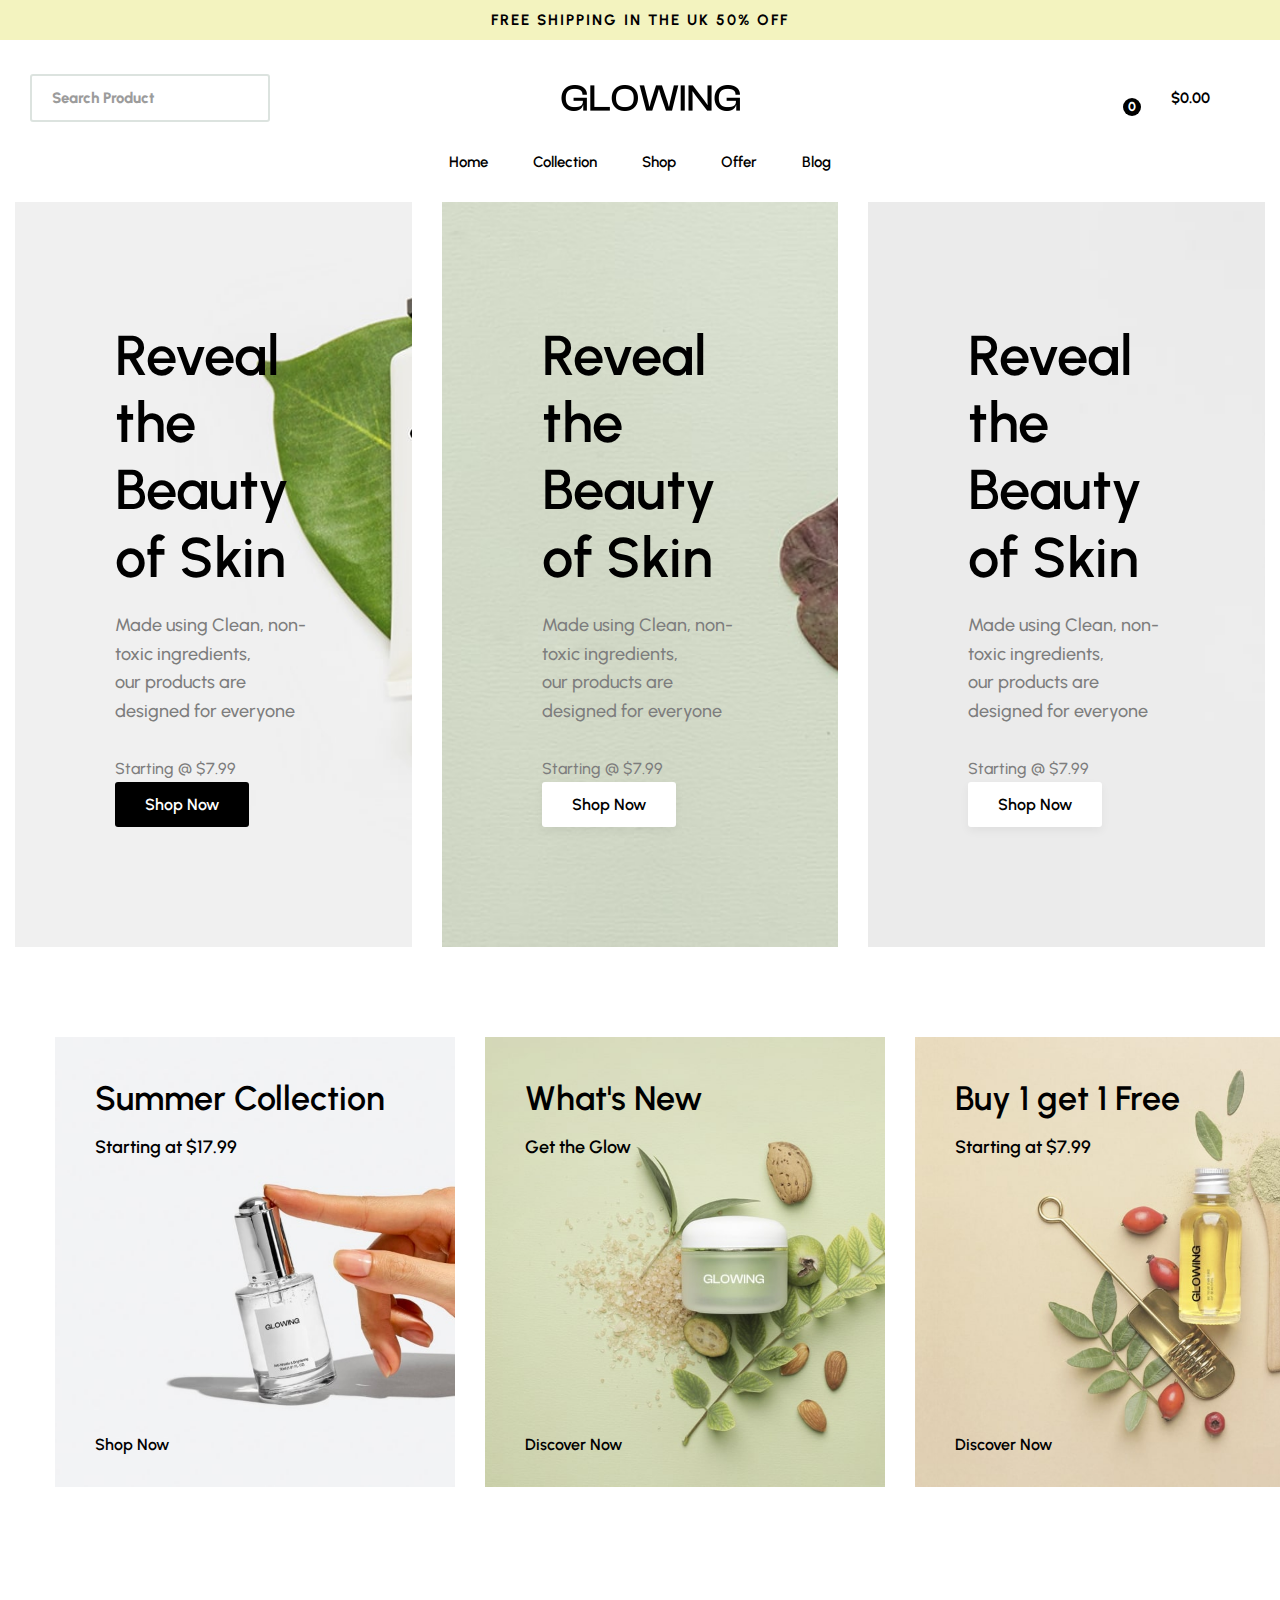
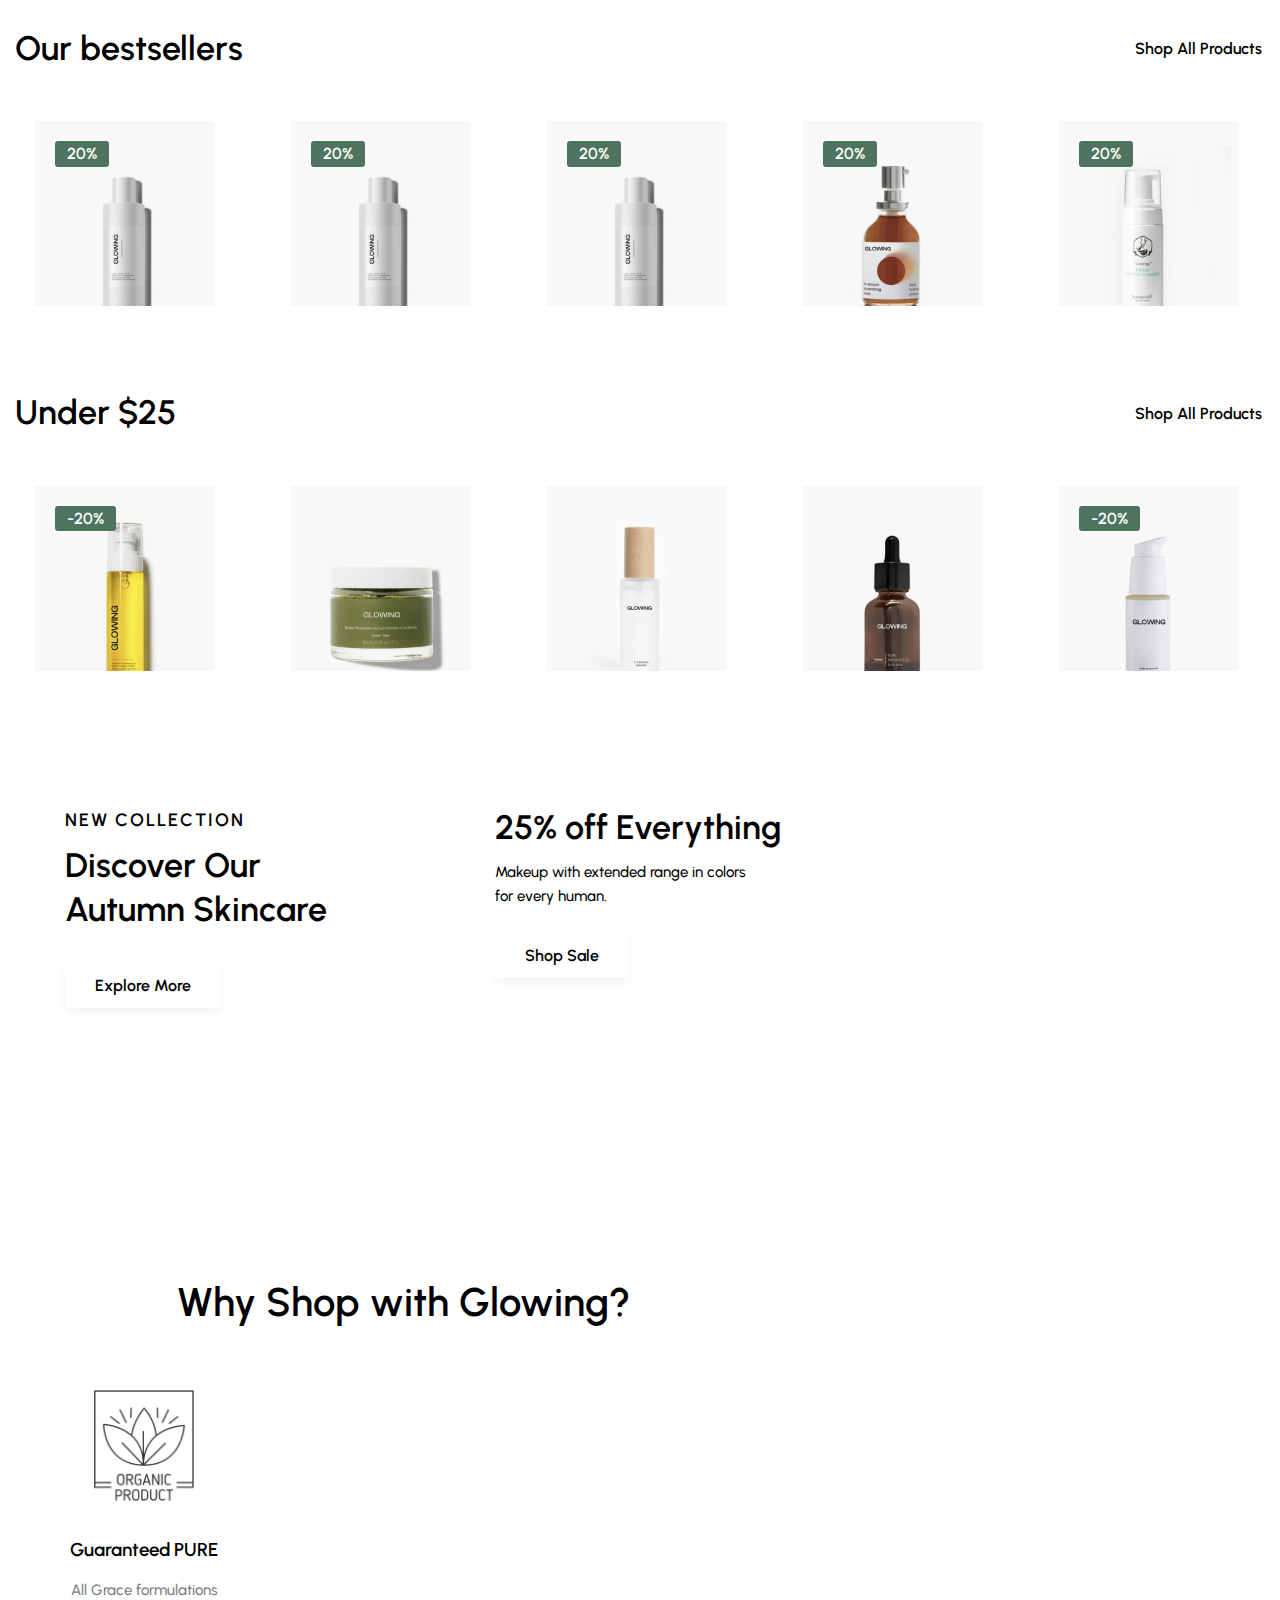
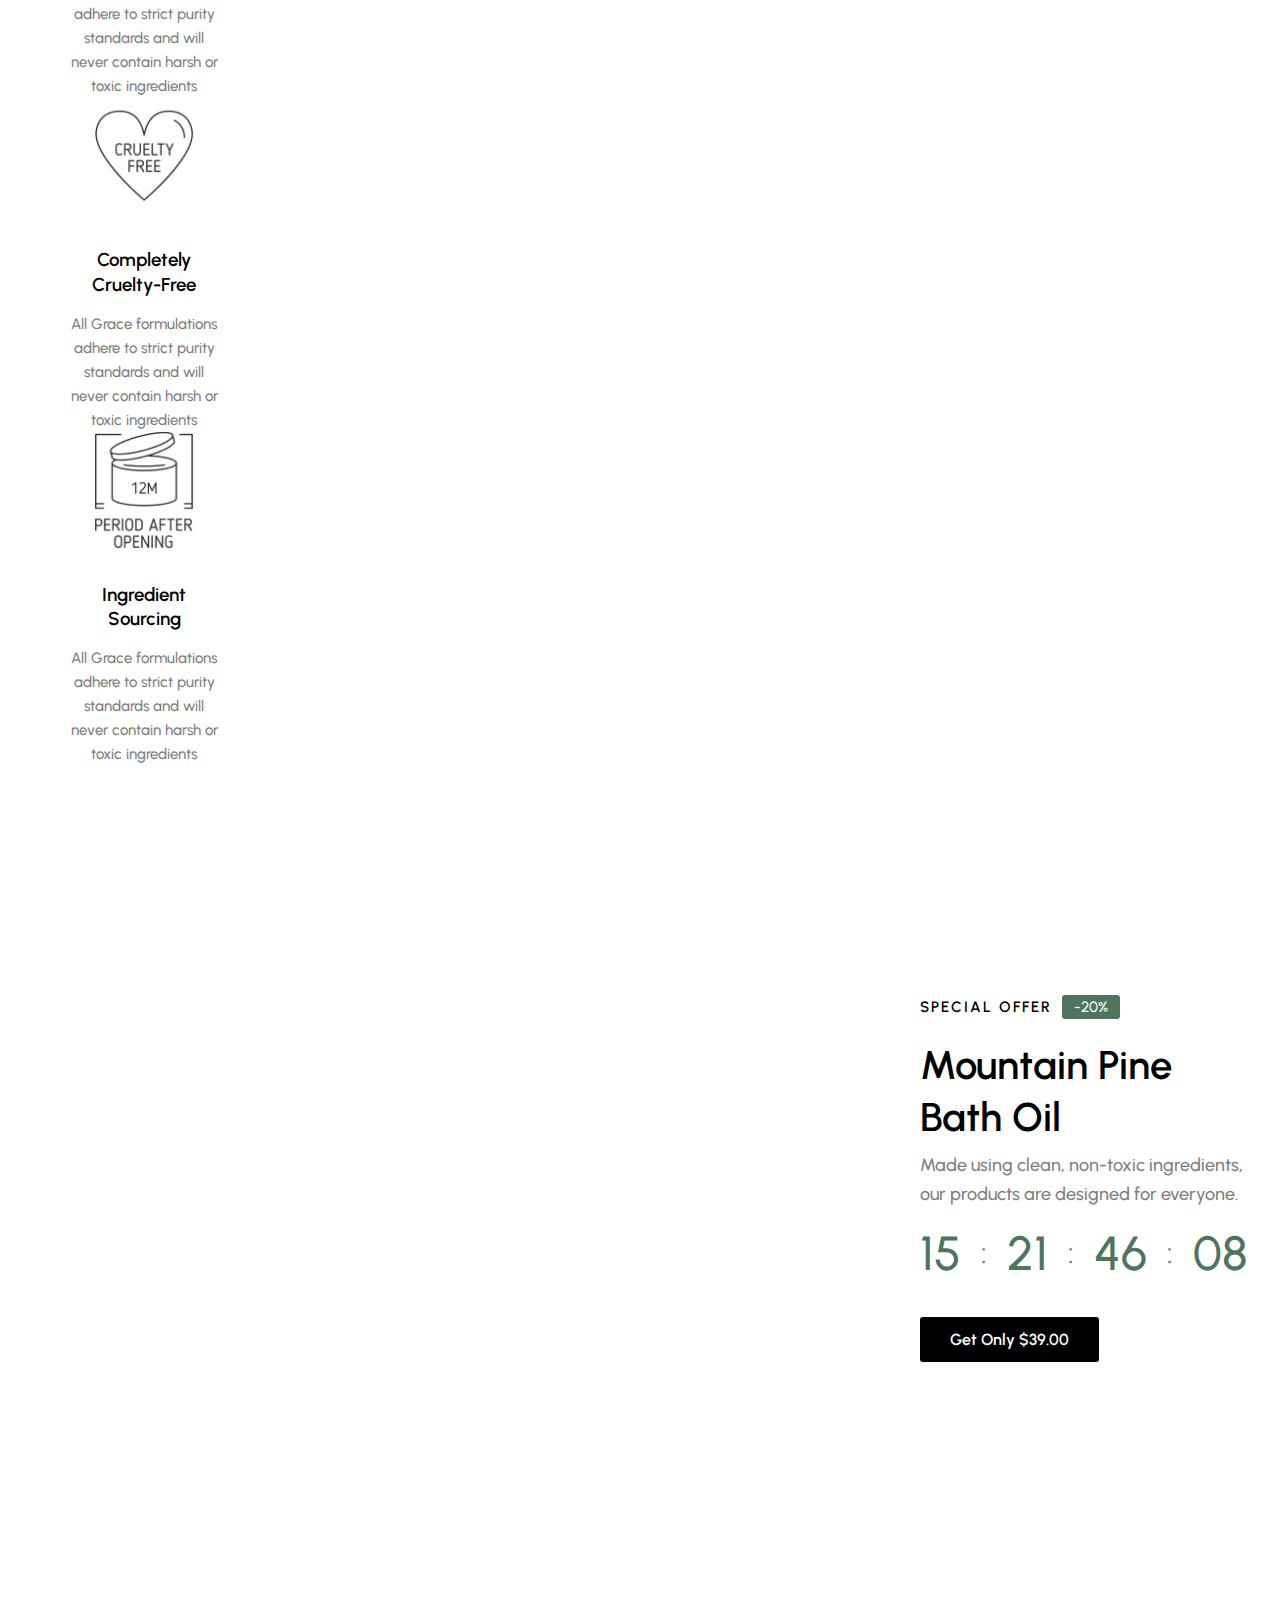
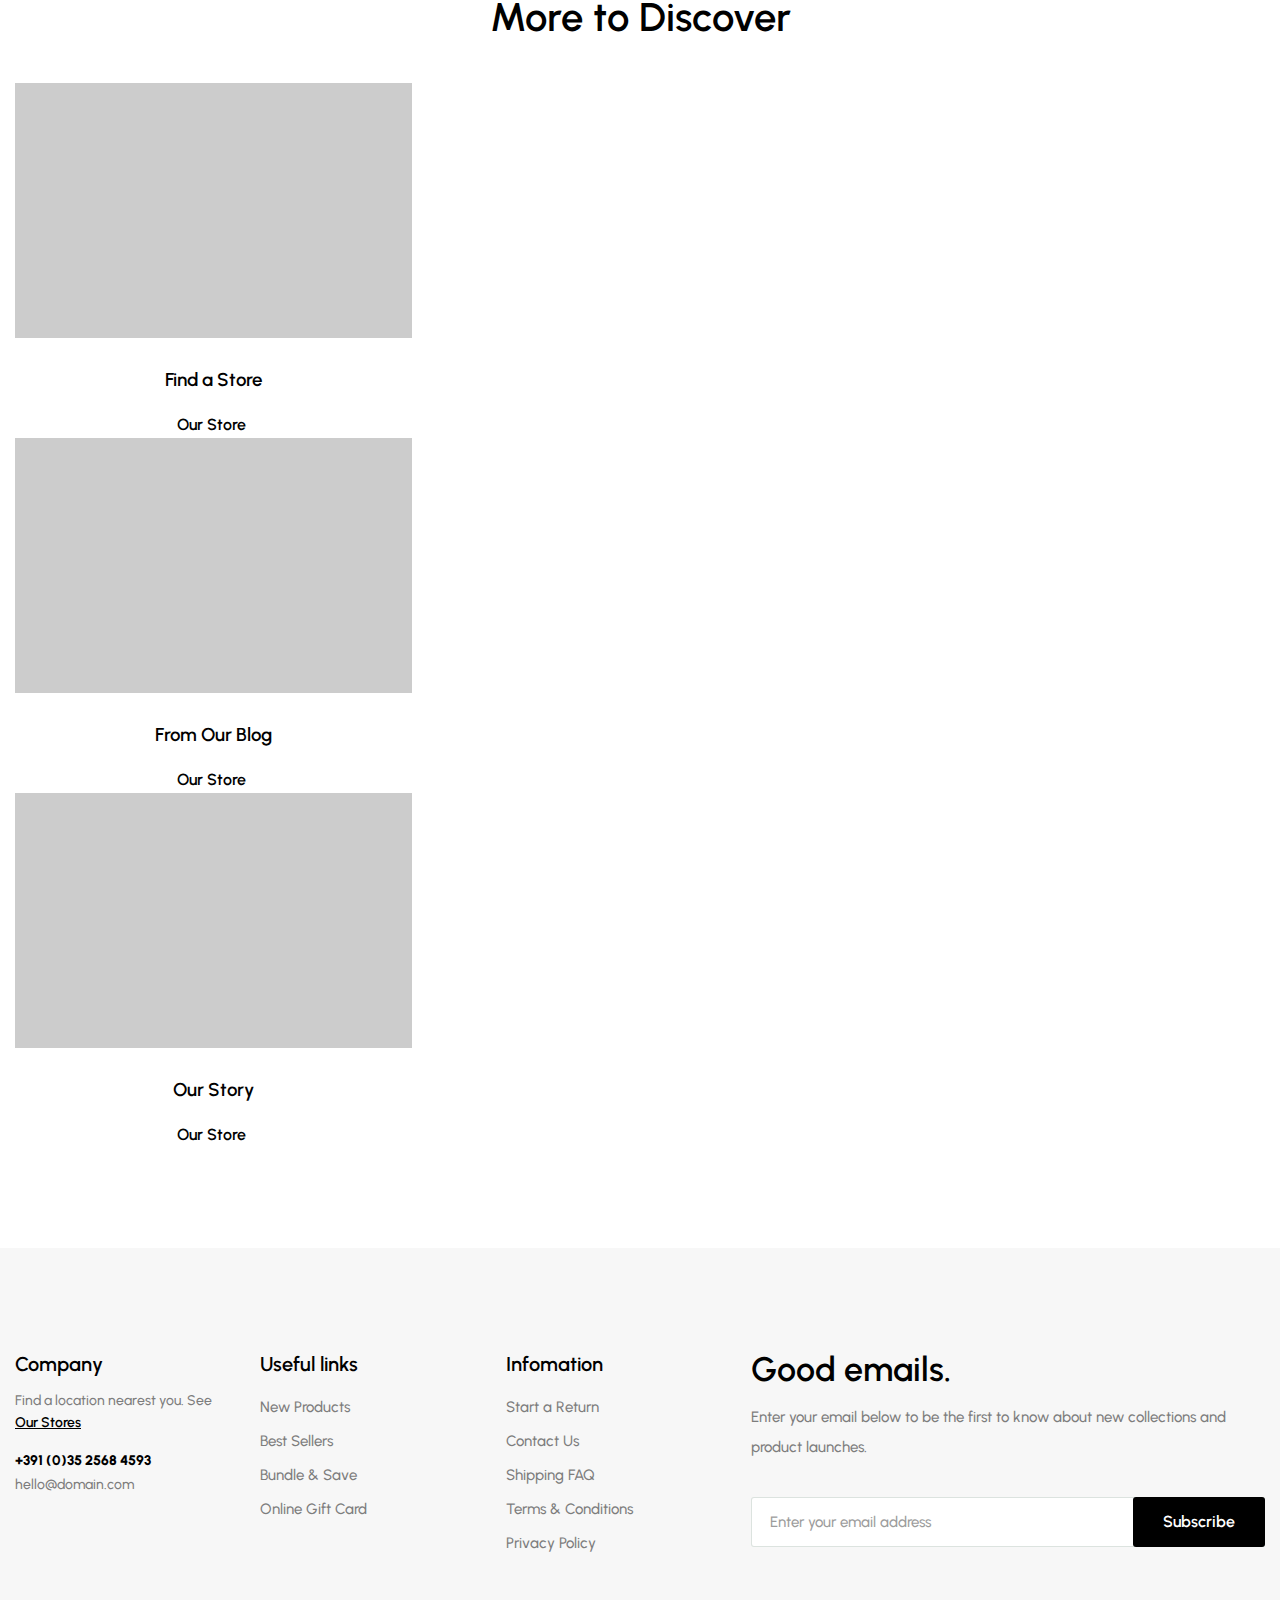
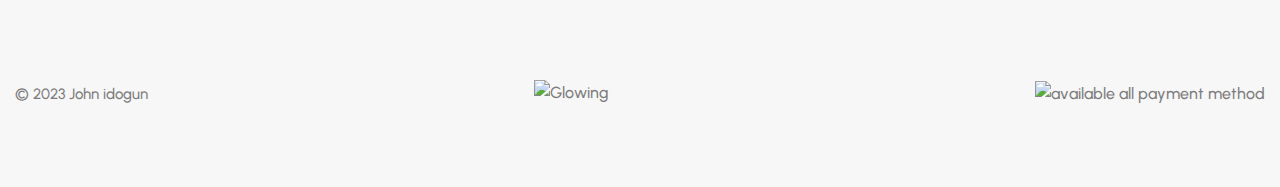
==== assets/index.html @ 9f23daa4 "2nd commit" ====
<!DOCTYPE html>
<html lang="en">
<head>
    <meta charset="UTF-8">
    <meta name="viewport" content="width=device-width, initial-scale=1.0">
    <title>Glowing - Reveal The beauty of Skin</title>
    <link rel="shortcut icon" href="./favicon.svg" type="image/svg+xml">
    <link rel="stylesheet" href="./index.css">
    <link rel="preconnect" href="https://fonts.googleapis.com">
    <link rel="preconnect" href="https://fonts.gstatic.com" crossorigin>
    <link href="https://fonts.googleapis.com/css2?family=Urbanist:wght@400;500;600;700;800&display=swap" rel="stylesheet">

</head>
<body>
    <link rel="preload" as="image" href="./assets/images/logo.png">
  <link rel="preload" as="image" href="./assets/images/hero-banner-1.jpg">
  <link rel="preload" as="image" href="./assets/images/hero-banner-2.jpg">
  <link rel="preload" as="image" href="./assets/images/hero-banner-3.jpg">



 <header class="header">
    <div class="alert">
        <div class="alert-container">
            <p class="alert-text"> Free Shipping in the UK 50% off </p>

        </div>
    </div>

    <div class="header-top" data-header>
        <div class="container">
            <button class="nav-open-btn" aria-label="open menu" data-nav-toggler>
                <span class="line line-1"></span>
                <span class="line line-2"></span>
                <span class="line line-3"></span>
            </button>
            <div class="input-wrapper">
                <input type="search" name="search" class="search-field" placeholder="Search Product">

                <button class="search-submit" aria-label="search">
                    <ion-icon name="search-outline" aria-hidden="true"></ion-icon>
                </button>

               
            </div>
             
            <a href="#" class="logo">
                <img src= "./images/logo.png" width="179" height="26" alt="GLOWING">
            </a>

            <div class="header-actions">
                <button class="header-action-btn" aria-label="user">
                    <ion-icon name="person-outline" aria-hidden="true"></ion-icon>
    
                </button>
                <button class="header-action-btn" aria-label="cart item">
                    <span class="btn-badge">0</span>
                    <ion-icon name="cart-outline" aria-hidden="true"></ion-icon>
    
                </button>
                <button class="header-action-btn" aria-label="favourite item">
                    <data class="btn-text" value="0">$0.00</data>
                    <ion-icon name="cart-outline" aria-hidden="true"></ion-icon>
    
                </button>
                <button class="header-action-btn" aria-label="favourite item">
                    <ion-icon name="star-outline" aria-hidden="true"></ion-icon>
    
                </button>

            </div>
            <nav class="navbar">
                <ul class="navbar-list">
                    <li>
                        <a href="#home" class="navbar-link has after">Home</a>
                    </li>
                    <li>
                        <a href="#collection" class="navbar-link has after">Collection</a>
                    </li>
                    <li>
                        <a href="#shop" class="navbar-link has after">Shop</a>
                    </li>
                    <li>
                        <a href="#offer" class="navbar-link has after">Offer</a>
                    </li>
                    <li>
                        <a href="#blog" class="navbar-link has after">Blog</a>
                    </li>
                </ul>
            </nav>
            

           

        </div>
    </div>

  </header>

  <!--MOBILE HEADER--->

    <div class="sidebar">
        <div class="mobile-navbar" data-navbar>
            <div class="wrapper">
                <a href="#" class="logo">
                    <img src="./images/logo.png" width="179" height="26" alt="GLOWING">

                </a>
                <button class="nav-close-btn" aria-label="close menu" data-nav-toggler>
                    <ion-icon name="close-outline" aria-hidden="true"></ion-icon> 
                </button>
            </div>

            <ul class="navbar-list">
                <li>
                    <a href="#home" class="navbar-link" data-nav-link>Home</a>
                </li>
                <li>
                    <a href="#collection" class="navbar-link" data-nav-link>Collection</a>
                </li>
                <li>
                    <a href="#shop" class="navbar-link" data-nav-link>Shop</a>
                </li>
                <li>
                    <a href="#offer" class="navbar-link" data-nav-link>Offer</a>
                </li>
                <li>
                    <a href="#blog" class="navbar-link" data-nav-link>Blog</a>
                </li>

            

            </ul>
        </div>

        <div class="overlay" data-nav-toggler data-overlay></div>
    </div>


<!---HERO PAGE-->

<main>
    <article>
        <section class="section-hero" id="home" aria-label="hero" data-section>
          <div class="container">
            <ul class="has-scrollbar">
                
                <li class="scrollbar-item">
                    <div class="hero-card has-bg-image" style="background-image: url('./images/hero-banner-1.jpg')">
                       
                       <div class="card-content">
                        <h1 class="h1 hero-title">
                            Reveal the <br>
                            Beauty of Skin
                           </h1>


                           <p class="hero-text">
                            Made using Clean, non-toxic ingredients,<br>
                            our products are designed for everyone
                           </p>
 
                           <p class="price">Starting @ $7.99</p>
                           
                           <a href="#" class="btn btn-primary">Shop Now</a>

                       </div> 

                       
                    </div>
                </li>
                <li class="scrollbar-item">
                    <div class="hero-card has-bg-image" style="background-image: url('./images/hero-banner-2.jpg')">
                       
                       <div class="card-content">
                        <h1 class="h1 hero-title">
                            Reveal the <br>
                            Beauty of Skin
                           </h1>


                           <p class="hero-text">
                            Made using Clean, non-toxic ingredients,<br>
                            our products are designed for everyone
                           </p>
 
                           <p class="button-start">Starting @ $7.99</p>
                           
                           <a href="#" class="btn btn-secondary">Shop Now</a>

                       </div> 

                       
                    </div>
                </li>
                <li class="scrollbar-item">
                    <div class="hero-card has-bg-image" style="background-image: url('./images/hero-banner-3.jpg')">
                       
                       <div class="card-content">
                        <h1 class="h1 hero-title">
                            Reveal the <br>
                            Beauty of Skin
                           </h1>


                           <p class="hero-text">
                            Made using Clean, non-toxic ingredients,<br>
                            our products are designed for everyone
                           </p>
 
                           <p class="price">Starting @ $7.99</p>
                           
                           <a href="#" class="btn btn-secondary">Shop Now</a>

                       </div> 

                       
                    </div>
                </li>

            </ul>
          </div>


        </section>

        <section class="section" id="collection" aria-label="collection" data-section>
           <div class="container">
               
            <ul class="collection-list">
                <li>
                   <div class="collection-card has-before hover:shine">
                     <h2 class="h2 card-title">
                        Summer Collection
                     </h2>
                     <p class="card-text">Starting at $17.99</p>
                     <a href="#" class="btn-link">
                        <span class="span">Shop Now</span>

                        <ion-icon name="arrow-forward" aria-hidden="true"></ion-icon>
                     </a>
                     <div class="has-bg-image" style="background-image: url('./images/collection-1.jpg');"></div>
                   </div> 
                </li>

                <li>
                    <div class="collection-card has-before hover:shine">
                      <h2 class="h2 card-title">
                         What's New
                      </h2>
                      <p class="card-text">Get the Glow</p>
                      <a href="#" class="btn-link">
                         <span class="span">Discover Now</span>
 
                         <ion-icon name="arrow-forward" aria-hidden="true"></ion-icon>
                      </a>
                      <div class="has-bg-image" style="background-image: url('./images/collection-2.jpg');"></div>
                    </div> 
                 </li>
                 <li>
                    <div class="collection-card has-before hover:shine">
                      <h2 class="h2 card-title">
                         Buy 1 get 1 Free
                      </h2>
                      <p class="card-text">Starting at $7.99</p>
                      <a href="#" class="btn-link">
                         <span class="span">Discover Now</span>
 
                         <ion-icon name="arrow-forward" aria-hidden="true"></ion-icon>
                      </a>
                      <div class="has-bg-image" style="background-image: url('./images/collection-3.jpg');"></div>
                    </div> 
                 </li>
            </ul>

           </div>

        </section>


     <!--SHOP--->
        
         <section class="section shop" id="shop" aria-label="shop" data-section>
        
            <div class="container">
                <div class="title-wrapper">
                    <h2 class="h2 section-title">
                        Our bestsellers
                    </h2>
                    <a href="#" class="btn-link">
                        <span class="span">Shop All Products</span>

                        <ion-icon name="arrow-forward" aria-hidden="true"></ion-icon>
                    </a>
                </div>

                <ul class="has-scrollbar">
                    
                    <li class="scrollbar-item">
                        <div class="shop-card"> 
                            <div class="card-banner img-holder" style="--width: 540; --height: 720;">
                                
                                <img src="./images/product-01.jpg"  width="540" height="720" loading="lazy" alt="Facial cleanser" class="img-cover">
                               
                                <span class="badge" aria-label="20% off"> 20%</span>
                             
                                <div class="card-actions">
                                    <button class="action-btn" aria-label="add to cart">
                                    <ion-icon name="bag-handle-outline" aria-hidden="true"></ion-icon>
                                   </button>
                                   
                              <button class="action-btn" aria-label="add to wishlist">
                                <ion-icon name="star-outline" aria-hidden="true"></ion-icon>
                              </button>

                              <button class="action-btn" aria-label="compare">
                                <ion-icon name="repeat-outline" aria-hidden="true"></ion-icon>
                              </button>


                        </div>
                         </div>
                         
                         <div class="card-content">
                            <div class="price">
                              <del class="del">$39.00</del>
                              <span class="span">$29.00</span>
                            </div>
                            
                          <h3>
                              <a href="#" class="card-title">Facial cleanser</a>
                          </h3> 

                          <div class="card-rating">

                            <div class="rating-wrapper" aria-label="5 star rating">
                             <ion-icon name="star" aria-hidden="true"></ion-icon>
                             <ion-icon name="star" aria-hidden="true"></ion-icon>
                             <ion-icon name="star" aria-hidden="true"></ion-icon>
                             <ion-icon name="star" aria-hidden="true"></ion-icon>
                             <ion-icon name="star" aria-hidden="true"></ion-icon>
                            </div> 

                            <p class="rating-text">5170 reviews</p>

                        
                        </div>                      
                     </div>
                  </div>
                       </li>

                       <li class="scrollbar-item">
                    <div class="shop-card"> 
                        <div class="card-banner img-holder" style="--width: 540; --height: 720;">
                            
                            <img src="./images/product-01.jpg"  width="540" height="720" loading="lazy" alt="Facial cleanser" class="img-cover">
                           
                            <span class="badge" aria-label="20% off"> 20%</span>
                         
                            <div class="card-actions">
                                <button class="action-btn" aria-label="add to cart">
                                <ion-icon name="bag-handle-outline" aria-hidden="true"></ion-icon>
                               </button>
                               
                          <button class="action-btn" aria-label="add to wishlist">
                            <ion-icon name="star-outline" aria-hidden="true"></ion-icon>
                          </button>

                          <button class="action-btn" aria-label="compare">
                            <ion-icon name="repeat-outline" aria-hidden="true"></ion-icon>
                          </button>


                    </div>
                     </div>
                     
                     <div class="card-content">
                        <div class="price">
                          <del class="del">$39.00</del>
                          <span class="span">$29.00</span>
                        </div>
                        
                      <h3>
                          <a href="#" class="card-title">Facial cleanser</a>
                      </h3> 

                      <div class="card-rating">

                        <div class="rating-wrapper" aria-label="5 star rating">
                         <ion-icon name="star" aria-hidden="true"></ion-icon>
                         <ion-icon name="star" aria-hidden="true"></ion-icon>
                         <ion-icon name="star" aria-hidden="true"></ion-icon>
                         <ion-icon name="star" aria-hidden="true"></ion-icon>
                         <ion-icon name="star" aria-hidden="true"></ion-icon>
                        </div> 

                        <p class="rating-text">5170 reviews</p>

                    
                    </div>                      
                 </div>
              </div>
                     </li>


                     <li class="scrollbar-item">
                <div class="shop-card"> 
                    <div class="card-banner img-holder" style="--width: 540; --height: 720;">
                        
                        <img src="./images/product-01.jpg"  width="540" height="720" loading="lazy" alt="Facial cleanser" class="img-cover">
                       
                        <span class="badge" aria-label="20% off"> 20%</span>
                     
                        <div class="card-actions">
                            <button class="action-btn" aria-label="add to cart">
                            <ion-icon name="bag-handle-outline" aria-hidden="true"></ion-icon>
                           </button>
                           
                      <button class="action-btn" aria-label="add to wishlist">
                        <ion-icon name="star-outline" aria-hidden="true"></ion-icon>
                      </button>

                      <button class="action-btn" aria-label="compare">
                        <ion-icon name="repeat-outline" aria-hidden="true"></ion-icon>
                      </button>


                </div>
                 </div>
                 
                 <div class="card-content">
                    <div class="price">
                      <del class="del">$39.00</del>
                      <span class="span">$29.00</span>
                    </div>
                    
                  <h3>
                      <a href="#" class="card-title">Facial cleanser</a>
                  </h3> 

                  <div class="card-rating">

                    <div class="rating-wrapper" aria-label="5 star rating">
                     <ion-icon name="star" aria-hidden="true"></ion-icon>
                     <ion-icon name="star" aria-hidden="true"></ion-icon>
                     <ion-icon name="star" aria-hidden="true"></ion-icon>
                     <ion-icon name="star" aria-hidden="true"></ion-icon>
                     <ion-icon name="star" aria-hidden="true"></ion-icon>
                    </div> 

                    <p class="rating-text">5170 reviews</p>

                
                </div>                      
             </div>
           </div>
                       </li>



                     <li class="scrollbar-item">
                        <div class="shop-card">

                            <div class="card-banner img-holder" style="--width: 540; --height: 720;">
                                <img src="./images/product-02.jpg"  width="540" height="720" loading="lazy" alt="Coffee bean Caffeine Eye Cream" class="img-cover">
                            
                            
                            
                               <span class="badge" aria-label="20% off"> 20%</span>

                              <div class="card-actions">
                                <button class="action-btn" aria-label="add to cart">
                                <ion-icon name="bag-handle-outline" aria-hidden="true"></ion-icon>
                               </button>

                              <button class="action-btn" aria-label="add to wishlist">
                                <ion-icon name="star-outline" aria-hidden="true"></ion-icon>
                              </button>

                              <button class="action-btn" aria-label="compare">
                                <ion-icon name="repeat-outline" aria-hidden="true"></ion-icon>
                              </button>

                               </div>
                             </div>
                            
                           <div class="card-content">
                              <div class="price">
                                <del class="del">$39.00</del>
                                <span class="span">$29.00</span>
                              </div>
                              
                            <h3>
                                <a href="#" class="card-title">Facial Cleanser</a>
                            </h3>  

                            <div class="card-rating">
                               <div class="rating-wrapper" aria-label="5 star rating">
                                <ion-icon name="star" aria-hidden="true"></ion-icon>
                                <ion-icon name="star" aria-hidden="true"></ion-icon>
                                <ion-icon name="star" aria-hidden="true"></ion-icon>
                                <ion-icon name="star" aria-hidden="true"></ion-icon>
                                <ion-icon name="star" aria-hidden="true"></ion-icon>
                               </div> 

                               <p class="rating-text">S170</p>

                            </div>
 

                           </div>
                        </div>
                     </li>

                     <li class="scrollbar-item">
                        <div class="shop-card">
                            <div class="card-banner img-holder" style="--width: 540; --height: 720;">
                                <img src="./images/product-03.jpg"  width="540" height="720" loading="lazy" alt="Coffee bean Caffeine Eye Cream" class="img-cover">
                            
                               <span class="badge" aria-label="20% off"> 20%</span>

                              <div class="card-actions">
                                <button class="action-btn" aria-label="add to cart">
                                <ion-icon name="bag-handle-outline" aria-hidden="true"></ion-icon>
                               </button>

                              <button class="action-btn" aria-label="add to wishlist">
                                <ion-icon name="star-outline" aria-hidden="true"></ion-icon>
                              </button>

                              <button class="action-btn" aria-label="compare">
                                <ion-icon name="repeat-outline" aria-hidden="true"></ion-icon>
                              </button>

                               </div>
                             </div>
                            
                           <div class="card-content">
                              <div class="price">
                                <del class="del">$39.00</del>
                                <span class="span">$29.00</span>
                              </div>
                              
                            <h3>
                                <a href="#" class="card-title">Facial Cleanser</a>
                            </h3>  

                            <div class="card-rating">
                               <div class="rating-wrapper" aria-label="5 star rating">
                                <ion-icon name="star" aria-hidden="true"></ion-icon>
                                <ion-icon name="star" aria-hidden="true"></ion-icon>
                                <ion-icon name="star" aria-hidden="true"></ion-icon>
                                <ion-icon name="star" aria-hidden="true"></ion-icon>
                                <ion-icon name="star" aria-hidden="true"></ion-icon>
                               </div> 

                               <p class="rating-text">S170</p>

                            </div>
 

                           </div>
                        </div>
                     </li>

                     <li class="scrollbar-item">
                      <div class="shop-card"> 
                          <div class="card-banner img-holder" style="--width: 540; --height: 720;">
                              
                              <img src="./images/product-04.jpg"  width="540" height="720" loading="lazy" alt="Facial cleanser" class="img-cover">
                             
                              <span class="badge" aria-label="20% off"> 20%</span>
                           
                              <div class="card-actions">
                                  <button class="action-btn" aria-label="add to cart">
                                  <ion-icon name="bag-handle-outline" aria-hidden="true"></ion-icon>
                                 </button>
                                 
                            <button class="action-btn" aria-label="add to wishlist">
                              <ion-icon name="star-outline" aria-hidden="true"></ion-icon>
                            </button>

                            <button class="action-btn" aria-label="compare">
                              <ion-icon name="repeat-outline" aria-hidden="true"></ion-icon>
                            </button>


                      </div>
                       </div>
                       
                       <div class="card-content">
                          <div class="price">
                            <del class="del">$39.00</del>
                            <span class="span">$29.00</span>
                          </div>
                          
                        <h3>
                            <a href="#" class="card-title">Facial cleanser</a>
                        </h3> 

                        <div class="card-rating">

                          <div class="rating-wrapper" aria-label="5 star rating">
                           <ion-icon name="star" aria-hidden="true"></ion-icon>
                           <ion-icon name="star" aria-hidden="true"></ion-icon>
                           <ion-icon name="star" aria-hidden="true"></ion-icon>
                           <ion-icon name="star" aria-hidden="true"></ion-icon>
                           <ion-icon name="star" aria-hidden="true"></ion-icon>
                          </div> 

                          <p class="rating-text">5170 reviews</p>

                      
                      </div>                      
                   </div>
                </div>
                     </li>

       


                     
                     
                </ul>
                
                

            </div>

         </section>


         <!------BEGINNING OF UNDER 25--->

         <section class="section shop" id="shop" aria-label="shop" data-section>
            <div class="container">
    
              <div class="title-wrapper">
                <h2 class="h2 section-title">Under $25</h2>
    
                <a href="#" class="btn-link">
                  <span class="span">Shop All Products</span>
    
                  <ion-icon name="arrow-forward" aria-hidden="true"></ion-icon>
                </a>
              </div>
    
              <ul class="has-scrollbar">
    
                <li class="scrollbar-item">
                  <div class="shop-card">
    
                    <div class="card-banner img-holder" style="--width: 540; --height: 720;">
                      <img src="images/product-07.jpg" width="540" height="720" loading="lazy"
                        alt="Facial cleanser" class="img-cover">
    
                      <span class="badge" aria-label="20% off">-20%</span>
    
                      <div class="card-actions">
    
                        <button class="action-btn" aria-label="add to cart">
                          <ion-icon name="bag-handle-outline" aria-hidden="true"></ion-icon>
                        </button>
    
                        <button class="action-btn" aria-label="add to whishlist">
                          <ion-icon name="star-outline" aria-hidden="true"></ion-icon>
                        </button>
    
                        <button class="action-btn" aria-label="compare">
                          <ion-icon name="repeat-outline" aria-hidden="true"></ion-icon>
                        </button>
    
                      </div>
                    </div>
    
                    <div class="card-content">
    
                      <div class="price">
                        <del class="del">$39.00</del>
    
                        <span class="span">$29.00</span>
                      </div>
    
                      <h3>
                        <a href="#" class="card-title">Facial cleanser</a>
                      </h3>
    
                      <div class="card-rating">
    
                        <div class="rating-wrapper" aria-label="5 start rating">
                          <ion-icon name="star" aria-hidden="true"></ion-icon>
                          <ion-icon name="star" aria-hidden="true"></ion-icon>
                          <ion-icon name="star" aria-hidden="true"></ion-icon>
                          <ion-icon name="star" aria-hidden="true"></ion-icon>
                          <ion-icon name="star" aria-hidden="true"></ion-icon>
                        </div>
    
                        <p class="rating-text">5170 reviews</p>
    
                      </div>
    
                    </div>
    
                  </div>
                </li>
    
                <li class="scrollbar-item">
                  <div class="shop-card">
    
                    <div class="card-banner img-holder" style="--width: 540; --height: 720;">
                      <img src="images/product-08.jpg" width="540" height="720" loading="lazy"
                        alt="Bio-shroom Rejuvenating Serum" class="img-cover">
    
                      <div class="card-actions">
    
                        <button class="action-btn" aria-label="add to cart">
                          <ion-icon name="bag-handle-outline" aria-hidden="true"></ion-icon>
                        </button>
    
                        <button class="action-btn" aria-label="add to whishlist">
                          <ion-icon name="star-outline" aria-hidden="true"></ion-icon>
                        </button>
    
                        <button class="action-btn" aria-label="compare">
                          <ion-icon name="repeat-outline" aria-hidden="true"></ion-icon>
                        </button>
    
                      </div>
                    </div>
    
                    <div class="card-content">
    
                      <div class="price">
                        <span class="span">$29.00</span>
                      </div>
    
                      <h3>
                        <a href="#" class="card-title">Bio-shroom Rejuvenating Serum</a>
                      </h3>
    
                      <div class="card-rating">
    
                        <div class="rating-wrapper" aria-label="5 start rating">
                          <ion-icon name="star" aria-hidden="true"></ion-icon>
                          <ion-icon name="star" aria-hidden="true"></ion-icon>
                          <ion-icon name="star" aria-hidden="true"></ion-icon>
                          <ion-icon name="star" aria-hidden="true"></ion-icon>
                          <ion-icon name="star" aria-hidden="true"></ion-icon>
                        </div>
    
                        <p class="rating-text">5170 reviews</p>
    
                      </div>
    
                    </div>
    
                  </div>
                </li>
    
                <li class="scrollbar-item">
                  <div class="shop-card">
    
                    <div class="card-banner img-holder" style="--width: 540; --height: 720;">
                      <img src="images/product-09.jpg" width="540" height="720" loading="lazy"
                        alt="Coffee Bean Caffeine Eye Cream" class="img-cover">
    
                      <div class="card-actions">
    
                        <button class="action-btn" aria-label="add to cart">
                          <ion-icon name="bag-handle-outline" aria-hidden="true"></ion-icon>
                        </button>
    
                        <button class="action-btn" aria-label="add to whishlist">
                          <ion-icon name="star-outline" aria-hidden="true"></ion-icon>
                        </button>
    
                        <button class="action-btn" aria-label="compare">
                          <ion-icon name="repeat-outline" aria-hidden="true"></ion-icon>
                        </button>
    
                      </div>
                    </div>
    
                    <div class="card-content">
    
                      <div class="price">
                        <span class="span">$29.00</span>
                      </div>
    
                      <h3>
                        <a href="#" class="card-title">Coffee Bean Caffeine Eye Cream</a>
                      </h3>
    
                      <div class="card-rating">
    
                        <div class="rating-wrapper" aria-label="5 start rating">
                          <ion-icon name="star" aria-hidden="true"></ion-icon>
                          <ion-icon name="star" aria-hidden="true"></ion-icon>
                          <ion-icon name="star" aria-hidden="true"></ion-icon>
                          <ion-icon name="star" aria-hidden="true"></ion-icon>
                          <ion-icon name="star" aria-hidden="true"></ion-icon>
                        </div>
    
                        <p class="rating-text">5170 reviews</p>
    
                      </div>
    
                    </div>
    
                  </div>
                </li>
    
                <li class="scrollbar-item">
                  <div class="shop-card">
    
                    <div class="card-banner img-holder" style="--width: 540; --height: 720;">
                      <img src="images/product-10.jpg" width="540" height="720" loading="lazy"
                        alt="Facial cleanser" class="img-cover">
    
                      <div class="card-actions">
    
                        <button class="action-btn" aria-label="add to cart">
                          <ion-icon name="bag-handle-outline" aria-hidden="true"></ion-icon>
                        </button>
    
                        <button class="action-btn" aria-label="add to whishlist">
                          <ion-icon name="star-outline" aria-hidden="true"></ion-icon>
                        </button>
    
                        <button class="action-btn" aria-label="compare">
                          <ion-icon name="repeat-outline" aria-hidden="true"></ion-icon>
                        </button>
    
                      </div>
                    </div>
    
                    <div class="card-content">
    
                      <div class="price">
                        <span class="span">$29.00</span>
                      </div>
    
                      <h3>
                        <a href="#" class="card-title">Facial cleanser</a>
                      </h3>
    
                      <div class="card-rating">
    
                        <div class="rating-wrapper" aria-label="5 start rating">
                          <ion-icon name="star" aria-hidden="true"></ion-icon>
                          <ion-icon name="star" aria-hidden="true"></ion-icon>
                          <ion-icon name="star" aria-hidden="true"></ion-icon>
                          <ion-icon name="star" aria-hidden="true"></ion-icon>
                          <ion-icon name="star" aria-hidden="true"></ion-icon>
                        </div>
    
                        <p class="rating-text">5170 reviews</p>
    
                      </div>
    
                    </div>
    
                  </div>
                </li>
    
                <li class="scrollbar-item">
                  <div class="shop-card">
    
                    <div class="card-banner img-holder" style="--width: 540; --height: 720;">
                      <img src="images/product-11.jpg" width="540" height="720" loading="lazy"
                        alt="Coffee Bean Caffeine Eye Cream" class="img-cover">
    
                      <span class="badge" aria-label="20% off">-20%</span>
    
                      <div class="card-actions">
    
                        <button class="action-btn" aria-label="add to cart">
                          <ion-icon name="bag-handle-outline" aria-hidden="true"></ion-icon>
                        </button>
    
                        <button class="action-btn" aria-label="add to whishlist">
                          <ion-icon name="star-outline" aria-hidden="true"></ion-icon>
                        </button>
    
                        <button class="action-btn" aria-label="compare">
                          <ion-icon name="repeat-outline" aria-hidden="true"></ion-icon>
                        </button>
    
                      </div>
                    </div>
    
                    <div class="card-content">
    
                      <div class="price">
                        <del class="del">$39.00</del>
    
                        <span class="span">$29.00</span>
                      </div>
    
                      <h3>
                        <a href="#" class="card-title">Coffee Bean Caffeine Eye Cream</a>
                      </h3>
    
                      <div class="card-rating">
    
                        <div class="rating-wrapper" aria-label="5 start rating">
                          <ion-icon name="star" aria-hidden="true"></ion-icon>
                          <ion-icon name="star" aria-hidden="true"></ion-icon>
                          <ion-icon name="star" aria-hidden="true"></ion-icon>
                          <ion-icon name="star" aria-hidden="true"></ion-icon>
                          <ion-icon name="star" aria-hidden="true"></ion-icon>
                        </div>
    
                        <p class="rating-text">5170 reviews</p>
    
                      </div>
    
                    </div>
    
                  </div>
                </li>
    
                <li class="scrollbar-item">
                  <div class="shop-card">
    
                    <div class="card-banner img-holder" style="--width: 540; --height: 720;">
                      <img src="images/product-01.jpg" width="540" height="720" loading="lazy"
                        alt="Facial cleanser" class="img-cover">
    
                      <div class="card-actions">
    
                        <button class="action-btn" aria-label="add to cart">
                          <ion-icon name="bag-handle-outline" aria-hidden="true"></ion-icon>
                        </button>
    
                        <button class="action-btn" aria-label="add to whishlist">
                          <ion-icon name="star-outline" aria-hidden="true"></ion-icon>
                        </button>
    
                        <button class="action-btn" aria-label="compare">
                          <ion-icon name="repeat-outline" aria-hidden="true"></ion-icon>
                        </button>
    
                      </div>
                    </div>
    
                    <div class="card-content">
    
                      <div class="price">
                        <span class="span">$29.00</span>
                      </div>
    
                      <h3>
                        <a href="#" class="card-title">Facial cleanser</a>
                      </h3>
    
                      <div class="card-rating">
    
                        <div class="rating-wrapper" aria-label="5 start rating">
                          <ion-icon name="star" aria-hidden="true"></ion-icon>
                          <ion-icon name="star" aria-hidden="true"></ion-icon>
                          <ion-icon name="star" aria-hidden="true"></ion-icon>
                          <ion-icon name="star" aria-hidden="true"></ion-icon>
                          <ion-icon name="star" aria-hidden="true"></ion-icon>
                        </div>
    
                        <p class="rating-text">5170 reviews</p>
    
                      </div>
    
                    </div>
    
                  </div>
                </li>
    
              </ul>
    
            </div>
          </section>
    
    
    
    
    
          <!-- 
            - #BANNER
          -->
    
          <section class="section banner" aria-label="banner" data-section>
            <div class="container">
    
              <ul class="banner-list">
    
                <li>
                  <div class="banner-card banner-card-1 has-before hover:shine">
    
                    <p class="card-subtitle">New Collection</p>
    
                    <h2 class="h2 card-title">Discover Our Autumn Skincare</h2>
    
                    <a href="#" class="btn btn-secondary">Explore More</a>
    
                    <div class="has-bg-image" style="background-image: url('./assets/images/banner-1.jpg')"></div>
    
                  </div>
                </li>
    
                <li>
                  <div class="banner-card banner-card-2 has-before hover:shine">
    
                    <h2 class="h2 card-title">25% off Everything</h2>
    
                    <p class="card-text">
                      Makeup with extended range in colors for every human.
                    </p>
    
                    <a href="#" class="btn btn-secondary">Shop Sale</a>
    
                    <div class="has-bg-image" style="background-image: url('./assets/images/banner-2.jpg')"></div>
    
                  </div>
                </li>
    
              </ul>
    
            </div>
          </section>
    
    
    
    
    
          <!-- 
            - #FEATURE
          -->
    
          <section class="section feature" aria-label="feature" data-section>
            <div class="container">
    
              <h2 class="h2-large section-title">Why Shop with Glowing?</h2>
    
              <ul class="flex-list">
    
                <li class="flex-item">
                  <div class="feature-card">
    
                    <img src="images/feature-1.jpg" width="204" height="236" loading="lazy" alt="Guaranteed PURE"
                      class="card-icon">
    
                    <h3 class="h3 card-title">Guaranteed PURE</h3>
    
                    <p class="card-text">
                      All Grace formulations adhere to strict purity standards and will never contain harsh or toxic
                      ingredients
                    </p>
    
                  </div>
                </li>
    
                <li class="flex-item">
                  <div class="feature-card">
    
                    <img src="images/feature-2.jpg" width="204" height="236" loading="lazy"
                      alt="Completely Cruelty-Free" class="card-icon">
    
                    <h3 class="h3 card-title">Completely Cruelty-Free</h3>
    
                    <p class="card-text">
                      All Grace formulations adhere to strict purity standards and will never contain harsh or toxic
                      ingredients
                    </p>
    
                  </div>
                </li>
    
                <li class="flex-item">
                  <div class="feature-card">
    
                    <img src="images/feature-3.jpg" width="204" height="236" loading="lazy"
                      alt="Ingredient Sourcing" class="card-icon">
    
                    <h3 class="h3 card-title">Ingredient Sourcing</h3>
    
                    <p class="card-text">
                      All Grace formulations adhere to strict purity standards and will never contain harsh or toxic
                      ingredients
                    </p>
    
                  </div>
                </li>
    
              </ul>
    
            </div>
          </section>
    
    
    
    
    
          <!-- 
            - #OFFER
          -->
    
          <section class="section offer" id="offer" aria-label="offer" data-section>
            <div class="container">
    
              <figure class="offer-banner">
                <img src="images/offer-banner-1.jpg" width="305" height="408" loading="lazy" alt="offer products"
                  class="w-100">
    
                <img src="images/offer-banner-2.jpg" width="450" height="625" loading="lazy" alt="offer products"
                  class="w-100">
              </figure>
    
              <div class="offer-content">
    
                <p class="offer-subtitle">
                  <span class="span">Special Offer</span>
    
                  <span class="badge" aria-label="20% off">-20%</span>
                </p>
    
                <h2 class="h2-large section-title">Mountain Pine Bath Oil</h2>
    
                <p class="section-text">
                  Made using clean, non-toxic ingredients, our products are designed for everyone.
                </p>
    
                <div class="countdown">
    
                  <span class="time" aria-label="days">15</span>
                  <span class="time" aria-label="hours">21</span>
                  <span class="time" aria-label="minutes">46</span>
                  <span class="time" aria-label="seconds">08</span>
    
                </div>
    
                <a href="#" class="btn btn-primary">Get Only $39.00</a>
    
              </div>
    
            </div>
          </section>
    
    
    
    
    
          <!-- 
            - #BLOG
          -->
    
          <section class="section blog" id="blog" aria-label="blog" data-section>
            <div class="container">
    
              <h2 class="h2-large section-title">More to Discover</h2>
    
              <ul class="flex-list">
    
                <li class="flex-item">
                  <div class="blog-card">
    
                    <figure class="card-banner img-holder has-before hover:shine" style="--width: 700; --height: 450;">
                      <img src="images/blog-1.jpg" width="700" height="450" loading="lazy" alt="Find a Store"
                        class="img-cover">
                    </figure>
    
                    <h3 class="h3">
                      <a href="#" class="card-title">Find a Store</a>
                    </h3>
    
                    <a href="#" class="btn-link">
                      <span class="span">Our Store</span>
    
                      <ion-icon name="arrow-forward-outline" aria-hidden="true"></ion-icon>
                    </a>
    
                  </div>
                </li>
    
                <li class="flex-item">
                  <div class="blog-card">
    
                    <figure class="card-banner img-holder has-before hover:shine" style="--width: 700; --height: 450;">
                      <img src="images/blog-2.jpg" width="700" height="450" loading="lazy" alt="From Our Blog"
                        class="img-cover">
                    </figure>
    
                    <h3 class="h3">
                      <a href="#" class="card-title">From Our Blog</a>
                    </h3>
    
                    <a href="#" class="btn-link">
                      <span class="span">Our Store</span>
    
                      <ion-icon name="arrow-forward-outline" aria-hidden="true"></ion-icon>
                    </a>
    
                  </div>
                </li>
    
                <li class="flex-item">
                  <div class="blog-card">
    
                    <figure class="card-banner img-holder has-before hover:shine" style="--width: 700; --height: 450;">
                      <img src="images/blog-3.jpg" width="700" height="450" loading="lazy" alt="Our Story"
                        class="img-cover">
                    </figure>
    
                    <h3 class="h3">
                      <a href="#" class="card-title">Our Story</a>
                    </h3>
    
                    <a href="#" class="btn-link">
                      <span class="span">Our Store</span>
    
                      <ion-icon name="arrow-forward-outline" aria-hidden="true"></ion-icon>
                    </a>
    
                  </div>
                </li>
    
              </ul>
    
            </div>
          </section>
    
        </article>
      </main>
    
    
    
    
    
      <!-- 
        - #FOOTER
      -->
    
      <footer class="footer" data-section>
        <div class="container">
    
          <div class="footer-top">
    
            <ul class="footer-list">
    
              <li>
                <p class="footer-list-title">Company</p>
              </li>
    
              <li>
                <p class="footer-list-text">
                  Find a location nearest you. See <a href="#" class="link">Our Stores</a>
                </p>
              </li>
    
              <li>
                <p class="footer-list-text bold">+391 (0)35 2568 4593</p>
              </li>
    
              <li>
                <p class="footer-list-text">hello@domain.com</p>
              </li>
    
            </ul>
    
            <ul class="footer-list">
    
              <li>
                <p class="footer-list-title">Useful links</p>
              </li>
    
              <li>
                <a href="#" class="footer-link">New Products</a>
              </li>
    
              <li>
                <a href="#" class="footer-link">Best Sellers</a>
              </li>
    
              <li>
                <a href="#" class="footer-link">Bundle & Save</a>
              </li>
    
              <li>
                <a href="#" class="footer-link">Online Gift Card</a>
              </li>
    
            </ul>
    
            <ul class="footer-list">
    
              <li>
                <p class="footer-list-title">Infomation</p>
              </li>
    
              <li>
                <a href="#" class="footer-link">Start a Return</a>
              </li>
    
              <li>
                <a href="#" class="footer-link">Contact Us</a>
              </li>
    
              <li>
                <a href="#" class="footer-link">Shipping FAQ</a>
              </li>
    
              <li>
                <a href="#" class="footer-link">Terms & Conditions</a>
              </li>
    
              <li>
                <a href="#" class="footer-link">Privacy Policy</a>
              </li>
    
            </ul>
    
            <div class="footer-list">
    
              <p class="newsletter-title">Good emails.</p>
    
              <p class="newsletter-text">
                Enter your email below to be the first to know about new collections and product launches.
              </p>
    
              <form action="" class="newsletter-form">
                <input type="email" name="email_address" placeholder="Enter your email address" required
                  class="email-field">
    
                <button type="submit" class="btn btn-primary">Subscribe</button>
              </form>
    
            </div>
    
          </div>
    
          <div class="footer-bottom">
    
            <div class="wrapper">
              <p class="copyright">
                &copy; 2023 John idogun
              </p>
    
              <ul class="social-list">
    
                <li>
                  <a href="#" class="social-link">
                    <ion-icon name="logo-twitter"></ion-icon>
                  </a>
                </li>
    
                <li>
                  <a href="#" class="social-link">
                    <ion-icon name="logo-facebook"></ion-icon>
                  </a>
                </li>
    
                <li>
                  <a href="#" class="social-link">
                    <ion-icon name="logo-instagram"></ion-icon>
                  </a>
                </li>
    
                <li>
                  <a href="#" class="social-link">
                    <ion-icon name="logo-youtube"></ion-icon>
                  </a>
                </li>
    
              </ul>
            </div>
    
            <a href="#" class="logo">
              <img src="./assets/images/logo.png" width="179" height="26" loading="lazy" alt="Glowing">
            </a>
    
            <img src="./assets/images/pay.png" width="313" height="28" alt="available all payment method" class="w-100">
    
          </div>
    
        </div>
      </footer>
    
    
    
    
    
      <!-- 
        - #BACK TO TOP
      -->
    
      <a href="#top" class="back-top-btn" aria-label="back to top" data-back-top-btn>
        <ion-icon name="arrow-up" aria-hidden="true"></ion-icon>
      </a>
    
    
    
    
    
   

        
    </article>
</main>





    <script src="./script.js"></script>
    <script type="module" src="https://unpkg.com/ionicons@5.5.2/dist/ionicons/ionicons.esm.js"></script>
<script nomodule src="https://unpkg.com/ionicons@5.5.2/dist/ionicons/ionicons.js"></script>
    
</body>
</html>
---- assets/index.css ----
:root{

    /*-Background colour-*/

    --hoockers-green_20: hsl(148, 20%, 38%, 0.2);
--pale-spring-bud: hsl(60, 68%, 85%);
--hoockers-green: hsl(148, 20%, 38%);
--spanish-gray: hsl(0, 0%, 61%);
--light-gray: hsl(0, 0%, 80%);
--cultured-1: hsl(0, 0%, 97%);
--cultured-2: hsl(60, 6%, 93%);
--gray-web: hsl(0, 0%, 49%);
--white_30: hsl(0, 0%, 100%, 0.3);
--black_70: hsla(0, 0%, 0%, 0.7);
--black_50: hsla(0, 0%, 0%, 0.5);
--black_15: hsla(0, 0%, 0%, 0.15);
--black_10: hsla(0, 0%, 0%, 0.1);
--black_5: hsla(0, 0%, 0%, 0.05);
--white: hsl(0, 0%, 100%);
--black: hsl(0, 0%, 0%);

/*gradient*/
--gradient: linear-gradient(to right, transparent 50%, var(--white_30) 100%);


/*-Typography-*/
--ff-urbanist: 'Urbanist', sans-serif;

--fs-1: 4.8rem;
--fs-2: 4rem;
--fs-3: 3.4rem;
--fs-4: 2.4rem;
--fs-5: 2rem;
--fs-6: 1.8rem;
--fs-7: 1.5rem;
--fs-8: 1.4rem;
--fs-9: 1.3rem;

--fw-400: 400;
--fw-500: 500;
--fw-600: 600;
--fw-700: 700;
--fw-800: 800;

/** spacing*/
--section-padding: 35px;

/*border-radius*/
--section-padding: 35px;

/*Transition*/
--transition-1: 0.25s ease;
--transition-2: 0.5s ease;
--transition-3: 1s ease;
--cubic-in: cubic-bezier(0.51, 0.03, 0.64, 0.28);
--cubic-out: cubic-bezier(0.33, 0.85, 0.4, 0.96);

/*Spacing*/
--section-padding: 35px;

/*Shadow*/
--shadow-1: 0 8px 16px var(--black_15);
--shadow-2: 0 4px 10px var(--black_5);


}

*,
*::before,
*::after{
    margin: 0;
    padding:0;
    box-sizing:border-box;
}

li{
    list-style: none;
}

a,
img,
span,
input,
button,
ion-icon{
    display: block;

}

a {
    text-decoration: none;
    color:inherit;
}

img{
    height: auto;
}

input,button{
    background: none ;
    border:none;
    font: inherit;
}

a,
img,
span,
input,
button,
ion-icon { display: block; }

a {
  text-decoration: none;
  color: inherit;
}

img { height: auto; }

input,
button {
  background: none;
  border: none;
  font: inherit;
}

input { width: 100%; }

button { cursor: pointer; }

ion-icon {
  pointer-events: none;
  --ionicon-stroke-width: 25px;
}

html {
  font-family: var(--ff-urbanist);
  font-size: 10px;
  scroll-behavior: smooth;
}
/*-----------------------------------*\
  #style.css
\*-----------------------------------*/

/**
 * copyright 2022 codewithsadee
 */





/*-----------------------------------*\
  #CUSTOM PROPERTY
\*-----------------------------------*/

:root {

    /**
     * colors
     */
  
    --hoockers-green_20: hsl(148, 20%, 38%, 0.2);
    --pale-spring-bud: hsl(60, 68%, 85%);
    --hoockers-green: hsl(148, 20%, 38%);
    --spanish-gray: hsl(0, 0%, 61%);
    --light-gray: hsl(0, 0%, 80%);
    --cultured-1: hsl(0, 0%, 97%);
    --cultured-2: hsl(60, 6%, 93%);
    --gray-web: hsl(0, 0%, 49%);
    --white_30: hsl(0, 0%, 100%, 0.3);
    --black_70: hsla(0, 0%, 0%, 0.7);
    --black_50: hsla(0, 0%, 0%, 0.5);
    --black_15: hsla(0, 0%, 0%, 0.15);
    --black_10: hsla(0, 0%, 0%, 0.1);
    --black_5: hsla(0, 0%, 0%, 0.05);
    --white: hsl(0, 0%, 100%);
    --black: hsl(0, 0%, 0%);
  
    /**
     * gradient color
     */
  
    --gradient: linear-gradient(to right, transparent 50%, var(--white_30) 100%);
  
    /**
     * typography
     */
  
    --ff-urbanist: 'Urbanist', sans-serif;
  
    --fs-1: 4.8rem;
    --fs-2: 4rem;
    --fs-3: 3.4rem;
    --fs-4: 2.4rem;
    --fs-5: 2rem;
    --fs-6: 1.8rem;
    --fs-7: 1.5rem;
    --fs-8: 1.4rem;
    --fs-9: 1.3rem;
  
    --fw-400: 400;
    --fw-500: 500;
    --fw-600: 600;
    --fw-700: 700;
    --fw-800: 800;
  
    /**
     * spacing
     */
  
    --section-padding: 35px;
  
    /**
     * shadow
     */
  
    --shadow-1: 0 8px 16px var(--black_15);
    --shadow-2: 0 4px 10px var(--black_5);
  
    /**
     * radius
     */
  
    --radius-3: 3px;
  
    /**
     * transition
     */
  
    --transition-1: 0.25s ease;
    --transition-2: 0.5s ease;
    --transition-3: 1s ease;
    --cubic-in: cubic-bezier(0.51, 0.03, 0.64, 0.28);
    --cubic-out: cubic-bezier(0.33, 0.85, 0.4, 0.96);
  
  }
  
  
  
  
  
  /*-----------------------------------*\
    #RESET
  \*-----------------------------------*/
  
  *,
  *::before,
  *::after {
    margin: 0;
    padding: 0;
    box-sizing: border-box;
  }
  
  li { list-style: none; }
  
  a,
  img,
  span,
  input,
  button,
  ion-icon { display: block; }
  
  a {
    text-decoration: none;
    color: inherit;
  }
  
  img { height: auto; }
  
  input,
  button {
    background: none;
    border: none;
    font: inherit;
  }
  
  input { width: 100%; }
  
  button { cursor: pointer; }
  
  ion-icon {
    pointer-events: none;
    --ionicon-stroke-width: 25px;
  }
  
  html {
    font-family: var(--ff-urbanist);
    font-size: 10px;
    scroll-behavior: smooth;
  }
  
  body {
    background-color: var(--white);
    color: var(--gray-web);
    font-size: 1.6rem;
    font-weight: var(--fw-500);
    line-height: 1.6;
  }
  
  :focus-visible { outline-offset: 4px; }
  
  ::-webkit-scrollbar {
    width: 10px;
    height: 5px;
  }
  
  ::-webkit-scrollbar-track { background-color: hsl(0, 0%, 95%); }
  
  ::-webkit-scrollbar-thumb { background-color: hsl(0, 0%, 80%); }
  
  ::-webkit-scrollbar-thumb:hover { background-color: hsl(0, 0%, 70%); } 


  *{
    box-sizing: border-box;
    padding: 0;
    margin: 0;
  }
 /*-HEADER -*/
  .header .input-wrapper,
  .header-action-btn:not(:first-child),
  .navbar {display: none;
  }

  

  .header{
    position: relative;
    padding-block-end: 80px;

  }

  /*--REUSED LINES-*/
  .container{
    padding-inline: 15px;
  }
  .section{
    padding-block: var(--section-padding);
  }

  .has-bg-image{
    background-repeat: no-repeat;
    background-size: cover;
    background-position: center;
  }

  .h1,
  .h2,
  .h3,
  .p,
  .h2-large{
    color: var(--black);
    font-weight: var(--fw-600);
    line-height: 1.3;
  }

  .h1{
    font-size: var(--fs-1);
    line-height: 1.2;
  }
.p{
  font-size: var(--fs-3);
}
  .h2{
    font-size: var(--fs-3);
  
  }
  .h2-large{
    font-size: var(--fs-2);
  }
  .btn{
    font-weight: var(--fw-600);
    max-width: max-content;
    padding: 10px 30px;
    transition: var(--transition-1);
    border-radius:var(--radius-3);
  
  }
  .btn-primary{
    background-color: var(--black);
    color: var(--white);
  }

  .btn-primary:is(:hover, :focus) {
    background-color: var(--hoockers-green);
  }

  .btn-secondary{
    background-color: var(--white);
    color: var(--black);
    box-shadow: var(--shadow-2);
  }

  .btn-secondary:is(:hover, :focus) {
    background-color: var(--black);
    color: var(--white);
  }
.has-scrollbar{
  display: flex;
  gap: 15px;
  overflow-x: auto;
  padding-block-end: 15px;
  margin-block-end:-15px ;
  scroll-snap-type: inline mandatory;
}
  .scrollbar-item{
    min-width:100%;
    scroll-snap-align:start;
  }

  .has-scrollbar::-webkit-scrollbar-track,
  .has-scrollbar::-webkit-scrollbar-thumb{
    background-color: transparent;

  }

  .has-scrollbar:is(:hover, :focus-within)::-webkit-scrollbar-track{
    background-color: hsl(0,0%,98%);
  }

  .has-scrollbar:is(:hover, :focus-within)::-webkit-scrollbar-thumb{
    background-color: hsl(0,0%,70%);
  }

.has-before,
.has-after{
  position: relative;
  z-index: 1;
}

.has-before::before,
.has-after::after{
  content: "";
  position: absolute;
}
.hover\:shine{
  overflow:hidden;
}
.hover\:shine .has-bg-image{
  position: absolute;
  top:0;
  right:0 ;
  left: 0;
  bottom: 0;
  z-index: -1;
  transition: var(--transition-2);
}

.hover\:shine:is(:hover, :focus) .has-bg-image {transform: scale(1.15);}

.hover\:shine::before{
  top:0;
  left: -140%;
  bottom:0;
  width:100%;
  background-image: var(--gradient);
  transform:skewX(-25deg);
  transition: var(--transition-2);
  z-index: 1;
}

.hover\:shine:is(:hover, :focus-within)::before{
  animation:shine 1s ease forwards;
}
@keyframes shine {
  0%{transform: skewX(-25deg) translateX(0);}
  100%{
    transform:skewX(-25deg) translateX(250%);
  }  
}

.btn-link{
  color:var(--black);
  font-weight:var(--fw-600);
  display: flex;
  align-items: center;
  gap: 3px;
  transition: var(--transition-1);

}

/*--SHOP---*/

.shop-h1{
  text-transform: capitalize;
  font-size: var(--fs-2);
  color: var(--black);
  padding-block-start: ;
}

.img-holder{
  aspect-ratio: var(--width) / var(--height);
  background-color: var(--light-gray);
}

.img-cover{
  width: 100%;
  height: 100%;
  object-fit: cover;
}

.badge{
  max-width: max-content;
  background-color: var(--hoockers-green);
  color: var(--white);
  font-weight: var(--fw-600);
  padding-inline: 12px;
  border-radius: var(--radius-3);
}



















  .alert{
    background-color: var(--pale-spring-bud);
    color: var(--black);
    text-transform: uppercase;
    text-align: center;
    font-weight: var(--fw-700);
    letter-spacing: 2px;
    font-size: var(--fs-7);
    padding-block: 15px ;
    
  }

  .header-top{
    position: absolute;
    bottom: 0;
    left: 0;
    width: 100%;
    background-color: var(--white);
    padding-block: 26px;
    z-index: 4;
    font-weight: var(--fw-800);
    


  }

  .header-top .active{
    position: fixed;
    top: -80px;
    bottom:auto;
    box-shadow: var(--shadow-1);
    transform: translateY(100%);
    transition: var(--transition-2) ;
  }
  .header-top .header-hide{
    box-shadow: none;
    transform: translateY(0);
  }
  
  .header-top .container{
    text-align: center;
    padding: 10px;
    display: flex;
    align-items: center;
    justify-content: space-between;
    gap: 20px;
  }

  .nav-open-btn{
    width: 26px;
    display: grid;
    gap: 6px;
    padding-block: 5px;
  }

  .nav-open-btn .line{
    height:2px;
    background-color: var(--black);
  }

  .nav-open-btn .line-1{
    width: 15px;
  }
  .nav-open-btn .line-3{
    width:18px ;
  }

  .header-action-btn:is(:hover, :focus){
    color: var(--black_70);
  }

  
  /*-----------------------------------*\
    #MOBILE NAVBAR
  \*-----------------------------------*/

  
  .sidebar{
    z-index: 5;
  }

  .mobile-navbar{
    background-color: var(--white);
    padding: 25px 40px;
    position: fixed;
    top: 0;
    left: 0;
    bottom: 0;
    z-index: 6;
    max-width: 350px;
    transform: translateX(-100%);
    width: 100%;
    transition: 0.25s var(--cubic-in);
    visibility: hidden;

  }

  .mobile-navbar.active{
    visibility: visible;
    transform: translateX(0);
    transition: 0.4s var(--cubic-out);
  }

  .mobile-navbar .wrapper{
    display: flex;
    justify-content: space-between;
    align-items: center;
    margin-block-end: 55px;
    letter-spacing: 3px;
  }
  .nav-close-btn{
    font-size:28px;
    color: var(--hoockers-green);
  }

  .nav-close-btn ion-icon{
    --ionicon-stroke-width: 40px;
  }
  .mobile-navbar .navbar-link{
    color: var(--black);
    font-size: var(--fs-8);
    letter-spacing: 1px;
    padding-block: 5px;
    font-weight: var(--fw-600);
    text-transform: uppercase;
    transition: var(--transition-1);
  }

  .mobile-navbar .navbar-link:is(:hover, :focus) {
    color: var(--hoockers-green);
  }

  .overlay{
    background-color: transparent ;
    top:0;
    right:0;
    bottom:0;
    left: 0;
    position:fixed;
    z-index:5;
    pointer-events: none;
    transition: var(--transition-1);

  }

  .overlay.active {
    pointer-events: all;
    background-color: var(--black_50);
  }

  /*HERO*/

  .hero{
    padding-block-start: 0;
  }
  .hero-card{
    padding: 100px 15px;
    background-color: var(--light-gray);
    background-position: 40%;
  }

  .hero-text{
    font-size:var(--fs-6);
    margin-block: 20px 30px;
  }

  .hero .price {
    color:var(--black);
    font-size: var(--fs-5);
    font-weight: var(--fw-600);
    margin-block-end: 20px;
  }
  .hero .scrollbar-item{
    min-width:100%
  }


  /*--------------------*\
  COLLECTION
   /*--------------------*/
  .collection{
    padding-block-start: 0;

  }
  .collection-list{
    display: grid;
    gap: 55px;   
    padding: 40px;
    left:20px;
  
  
  }
  .collection-card{
    background-color: var(--light-gray);
    min-height: 400px;
    min-width: 400px;
    padding: 40px;
    padding-block-end: 30px;
    display: flex;
    flex-direction: column;
  

  }
  .collection-card .card-title{
    margin-block-end: 12px;
  }

  .collection-card .card-text{
    color: var(--black);
    font-size: var(--fs-6);
    font-weight: var(--fw-600);
    margin-block-end: auto;    
  }


    /*--------------------*\
  SHOP 
   /*--------------------*/


   .shop .title-wrapper {
    display: flex;
    flex-wrap: wrap;
    justify-content: space-between;
    align-items: center;
    gap: 18px;
    margin-block-end: 50px;
  }
  
  .shop .btn-link:is(:hover, :focus) { color: var(--hoockers-green); }
  
  .shop-card .card-banner {
    position: relative;
    overflow: hidden;
  }
  
  .shop-card .badge {
    position: absolute;
    top: 20px;
    left: 20px;
  }
  
  .shop-card .card-actions {
    position: absolute;
    top: 50%;
    right: 0;
    transform: translate(0, -50%);
    display: grid;
    gap: 10px;
    opacity: 0;
    transition: var(--transition-2);
  }
  
  .shop-card .action-btn {
    background-color: var(--white);
    font-size: 24px;
    padding: 12px;
    border-radius: 50%;
    transition: var(--transition-1);
  }
  
  .shop-card .action-btn:is(:hover, :focus) {
    background-color: var(--black);
    color: var(--white);
  }
  
  .shop-card:is(:hover, :focus-within) .card-actions {
    opacity: 1;
    transform: translate(-20px, -50%);
  }
  
  .shop-card .card-content {
    padding-block: 20px;
    text-align: center;
  }
  
  .shop-card :is(.price, .card-rating, .rating-wrapper) {
    display: flex;
    justify-content: center;
    align-items: center;
    gap: 5px;
  }
  
  .shop-card .del {
    font-size: var(--fs-9);
    font-weight: var(--fw-400);
  }
  
  .shop-card .price .span {
    color: var(--black);
    font-weight: var(--fw-700);
  }
  
  .shop-card .card-title {
    color: var(--black);
    font-size: var(--fs-7);
    font-weight: var(--fw-500);
    margin-block-end: 8px;
    transition: var(--transition-1);
  }
  
  .shop-card .card-title:is(:hover, :focus) {
    text-decoration: underline;
    color: var(--hoockers-green);
  }
  
  .shop-card .rating-wrapper {
    gap: 2px;
    color: var(--hoockers-green);
    font-size: 15px;
  }
  
  .shop-card .rating-text {
    font-size: var(--fs-8);
    font-weight: var(--fw-400);
    line-height: 1;
  }


  .shop-card {
    margin-left: 20px;

  
    height: 170px;
    width: 180px;
  }
  
/*-----------------------------------*\
  #BANNER
\*-----------------------------------*/

.banner-list {
  display: flex;
  gap: 30px;
}

.banner-card {
  min-height: 420px;
  padding: 30px;
}

.banner-card .card-subtitle {
  color: var(--black);
  font-size: var(--fs-6);
  font-weight: var(--fw-600);
  text-transform: uppercase;
  letter-spacing: 2px;
}

.banner-card :is(.card-subtitle, .card-title) { text-shadow: 0 0 2px var(--cultured-2); }

.banner-card-1 .card-title { margin-block: 10px 30px; }

.banner-card .card-text {
  color: var(--black);
  font-size: var(--fs-7);
  margin-block: 10px 25px;
}





/*-----------------------------------*\
  #FEATURE
\*-----------------------------------*/

.feature { 
  display: inline-block;
  text-align: center; }

.feature .section-title { margin-block-end: 40px; }

.feature-card .card-icon {
  width: 100px;
  margin-inline: auto;
}

.feature-card .card-title { margin-block: 35px 15px; }

.feature-card .card-text { font-size: var(--fs-7); }





/*-----------------------------------*\
  #OFFER
\*-----------------------------------*/

.offer-banner {
  display:flex;
  grid-template-columns: 0.7fr 1fr;
  align-items: center;
  gap: 30px;
  margin-block-end: 60px;
}

.offer-subtitle {
  font-size: var(--fs-7);
  display: flex;
  align-items: center;
  gap: 10px;
}

.offer-subtitle .span {
  color: var(--black);
  text-transform: uppercase;
  font-weight: var(--fw-600);
  letter-spacing: 2px;
}

.offer .badge { font-weight: var(--fw-500); }

.offer .section-title { margin-block: 20px 8px; }

.offer .section-text { font-size: var(--fs-6); }

.offer .countdown {
  color: var(--hoockers-green);
  font-size: var(--fs-2);
  line-height: 1;
  display: flex;
  margin-block: 20px 40px;
}

.offer .time:not(:last-child)::after {
  content: ":";
  color: var(--gray-web);
  font-size: 3rem;
  font-weight: var(--fw-500);
  margin-inline: 10px;
}

.offer .time {
  display: flex;
  align-items: center;
}





/*-----------------------------------*\
  #BLOG
\*-----------------------------------*/

.blog { padding-block-end: calc(var(--section-padding) * 2); }

.blog .section-title {
  text-align: center;
  margin-block-end: 40px;
}

.blog-card .card-banner img { transition: var(--transition-2); }

.blog-card:is(:hover, :focus-within) .card-banner img { transform: scale(1.2); }

.blog-card .card-title {
  text-align: center;
  margin-block: 30px 20px;
  transition: var(--transition-1);
}

.blog-card .card-title:is(:hover, :focus) { color: var(--hoockers-green); }

.blog-card .btn-link { justify-content: center; }





/*-----------------------------------*\
  #FOOTER
\*-----------------------------------*/

.footer .logo { display: none; }

.footer {
  background-color: var(--cultured-1);
  padding-block: 70px;
}

.footer-top {
  display: grid;
  gap: 40px;
  margin-block-end: 60px;
}

.footer-list-title {
  color: var(--black);
  font-size: var(--fs-5);
  font-weight: var(--fw-600);
  margin-block-end: 10px;
}

.footer-list-text { font-size: var(--fs-8); }

.footer-list-text .link {
  display: inline-block;
  color: var(--black);
  font-weight: var(--fw-600);
  text-decoration: underline;
  transition: var(--transition-1);
}

.footer-list-text .link:is(:hover, :focus) { color: var(--hoockers-green); }

.footer-list-text.bold {
  color: var(--black);
  font-weight: var(--fw-800);
  margin-block: 15px 2px;
}

.footer-link {
  font-size: var(--fs-7);
  padding-block: 5px;
}

.footer-link:is(:hover, :focus) { text-decoration: underline; }

.newsletter-title {
  color: var(--black);
  font-size: var(--fs-3);
  font-weight: var(--fw-600);
  line-height: 1.3;
}

.newsletter-text {
  font-size: var(--fs-7);
  line-height: 2;
  margin-block: 10px 35px;
}

.newsletter-form { position: relative; }

.email-field {
  background-color: var(--white);
  font-size: var(--fs-7);
  padding: 12px 18px;
  padding-inline-end: 145px;
  border: 1px solid var(--hoockers-green_20);
  border-radius: var(--radius-3);
  outline: none;
  transition: var(--transition-1);
}

.email-field::placeholder { color: var(--spanish-gray); }

.email-field:focus { border-color: var(--black); }

.newsletter-form .btn {
  position: absolute;
  top: 0;
  right: 0;
  bottom: 0;
}

.copyright { font-size: var(--fs-7); }

.footer-bottom .wrapper {
  display: flex;
  flex-wrap: wrap;
  justify-content: flex-start;
  align-items: center;
  gap: 15px;
  margin-block-end: 20px;
}

.social-list {
  display: flex;
  gap: 20px;
}

.social-link {
  color: var(--black);
  font-size: 18px;
  transition: var(--transition-1);
}

.social-link:is(:hover, :focus) { color: var(--hoockers-green); }

.footer-bottom > img { max-width: max-content; }





/*-----------------------------------*\
  #BACK TO TOP
\*-----------------------------------*/

.back-top-btn {
  position: fixed;
  bottom: 20px;
  right: 30px;
  background-color: var(--white);
  color: var(--hoockers-green);
  font-size: 22px;
  padding: 13px;
  border-radius: 50%;
  box-shadow: var(--shadow-1);
  z-index: 4;
  opacity: 0;
  visibility: hidden;
  transition: var(--transition-1);
}

.back-top-btn:is(:hover, :focus) {
  background-color: var(--hoockers-green);
  color: var(--white);
}

.back-top-btn.active {
  opacity: 1;
  visibility: visible;
  transform: translateY(-10px);
}





/*-----------------------------------*\
  #MEDIA QUERIES
\*-----------------------------------*/

/**
 * responsive for larger than 575px screen
 */

@media (min-width: 575px) {

  /**
   * REUSED STYLE
   */

  .container {
    max-width: 540px;
    width: 100%;
    margin-inline: auto;
  }

  :is(.header, .hero) .container { max-width: unset; }

  .has-scrollbar { gap: 30px; }

  .scrollbar-item { min-width: calc(50% - 15px); }



  /**
   * HEADER
   */

  .alert { padding-block: 8px; }

  .header-top .container { padding-inline: 30px; }



  /**
   * HERO
   */

  .hero-card { padding-inline: 70px; }

  .hero-text { max-width: 30ch; }



  /**
   * BANNER
   */

  .banner-card .card-text { max-width: 30ch; }



  /**
   * OFFER
   */

  .offer .countdown { --fs-2: 4.8rem; }

  .offer .countdown .time:not(:last-child)::after { margin-inline: 20px; }

}





/**
 * responsive for larger than 768px screen
 */

@media (min-width: 768px) {

  /**
   * CUSTOM PROPERTY
   */

  :root {

    /**
     * typography
     */

    --fs-1: 5.6rem;

  }



  /**
   * REUSED STYLE
   */

  .container { max-width: 730px; }

  .flex-item { max-width: calc(50% - 15px); }



  /**
   * COLLECTION
   */

  .collection-card { min-height: 450px; }



  /**
   * BANNER
   */

  .banner-list { grid-template-columns: 1fr 0.7fr; }

  .banner-card { padding: 50px; }



  /**
   * OFFER
   */

  .offer .section-text { max-width: 45ch; }



  /**
   * FOOTER
   */

  .footer-top { grid-template-columns: repeat(3, 1fr); }

  .footer-list:last-child { grid-column: 1 / 4; }

  .footer-bottom {
    display: flex;
    justify-content: space-between;
    align-items: center;
  }

  .footer-bottom .wrapper { margin-block-end: 0; }

}





/**
 * responsive for larger than 992px screen
 */

@media (min-width: 992px) {

  /**
   * CUSTOM PROPERTY
   */

  :root {

    /**
     * spacing
     */

    --section-padding: 50px;

  }



  /**
   * REUSED STYLE
   */

  .container { max-width: 960px; }

  .scrollbar-item { min-width: calc(33.33% - 20px); }

  .flex-item { max-width: calc(33.33% - 20px); }



  /**
   * COLLECTION
   */

  .collection-list {
    grid-template-columns: repeat(3, 1fr);
    gap: 30px;
  }



  /**
   * BANNER
   */

  .banner-list { grid-template-columns: 1fr 0.5fr; }



  /**
   * OFFER
   */

  .offer .container {
    display: grid;
    grid-template-columns: 1fr 0.7fr;
    align-items: center;
    gap: 30px;
  }

  .offer-banner { margin-block-end: 0; }



  /**
   * FOOTER
   */

  .footer .logo { display: block; }

  .footer { padding-block: 100px 80px; }

  .footer-top {
    grid-template-columns: 0.4fr 0.4fr 0.4fr 1fr;
    margin-block-end: 120px;
  }

  .footer-list:last-child { grid-column: auto; }

  .footer .logo img { width: 190px; }

}





/**
 * responsive for larger than 1200px screen
 */

@media (min-width: 1200px) {

  /**
   * REUSED STYLE
   */

  .container { max-width: 1300px; }

  .scrollbar-item { min-width: calc(20% - 24px); }



  /**
   * HEADER
   */

  .header .input-wrapper,
  .header-action-btn:not(:first-child),
  .navbar { display: block; }

  .nav-open-btn { display: none; }

  .header {
    padding-block-end: 60px;
    margin-block-end: 10px;
  }

  .header-top {
    position: unset;
    padding-block: 24px 0;
  }

  .header-top:is(.active, .header-hide) { all: unset; }

  .header-top .container { flex-wrap: wrap; }

  .search-field {
    width: 270;
    font-size: var(--fs-7);
    border: 2px solid var(--hoockers-green_20);
    border-radius: var(--radius-3);
    padding: 10px 20px;
    padding-inline-end: 40px;
    outline: none;
    transition: var(--transition-1);
  }

  .search-field::placeholder { color: var(--spanish-gray); }

  .search-field:focus { border-color: var(--black); }

  .header .input-wrapper { position: relative; }

  .header .search-submit {
    position: absolute;
    top: 50%;
    right: 15px;
    transform: translateY(-50%);
    font-size: 22px;
  }

  .header .search-submit ion-icon { --ionicon-stroke-width: 40px; }

  .header .logo { margin-inline-end: 60px; }

  .header-actions {
    display: flex;
    align-items: center;
    gap: 40px;
  }

  .header-action-btn { position: relative; }

  .header-action-btn .btn-badge {
    position: absolute;
    top: 0;
    right: -10px;
    background-color: var(--black);
    color: var(--white);
    font-size: var(--fs-9);
    min-width: 18px;
    height: 18px;
    line-height: 1.4;
    border-radius: 20px;
  }

  .header-action-btn:last-child {
    display: flex;
    align-items: center;
    gap: 10px;
  }

  .header-action-btn .btn-text {
    font-size: var(--fs-7);
    font-weight: var(--fw-700);
    margin-block-start: 3px;
  }

  .navbar {
    position: absolute;
    bottom: 0;
    left: 0;
    width: 100%;
    background-color: var(--white);
    padding-block: 18px;
    z-index: 4;
  }

  .navbar .navbar-list {
    display: flex;
    justify-content: center;
    gap: 45px;
  }

  .navbar .navbar-link {
    color: var(--black);
    font-size: var(--fs-7);
    font-weight: var(--fw-600);
  }

  .navbar .navbar-link::after {
    bottom: 0;
    left: 0;
    width: 100%;
    height: 1px;
    background-color: var(--black);
    transition: var(--transition-1);
    transform: scaleX(0);
    transform-origin: left;
  }

  .navbar .navbar-link:is(:hover, :focus)::after {
    transform: scaleX(1);
  }

  .header-top.active .navbar {
    position: fixed;
    top: -80px;
    bottom: auto;
    padding-block: 28px;
    box-shadow: var(--shadow-1);
    transform: translateY(100%);
    transition: var(--transition-2);
  }

  .header-top.header-hide .navbar {
    box-shadow: none;
    transform: translateY(0);
  }



  /**
   * HERO
   */

  .hero-card { padding: 120px 100px; }

  .hero-text { max-width: 40ch; }



  /**
   * BANNER
   */

  .banner-card-1 .card-title { max-width: 15ch; }



  /**
   * FEATURE
   */

  .feature .section-title { margin-block-end: 60px; }

  .feature .flex-list {
    gap: 100px;
    padding-inline: 50px;
  }

  .feature .flex-item { max-width: calc(33.33% - 66.66px); }



  /**
   * OFFER
   */

  .offer .container { gap: 120px; }

}
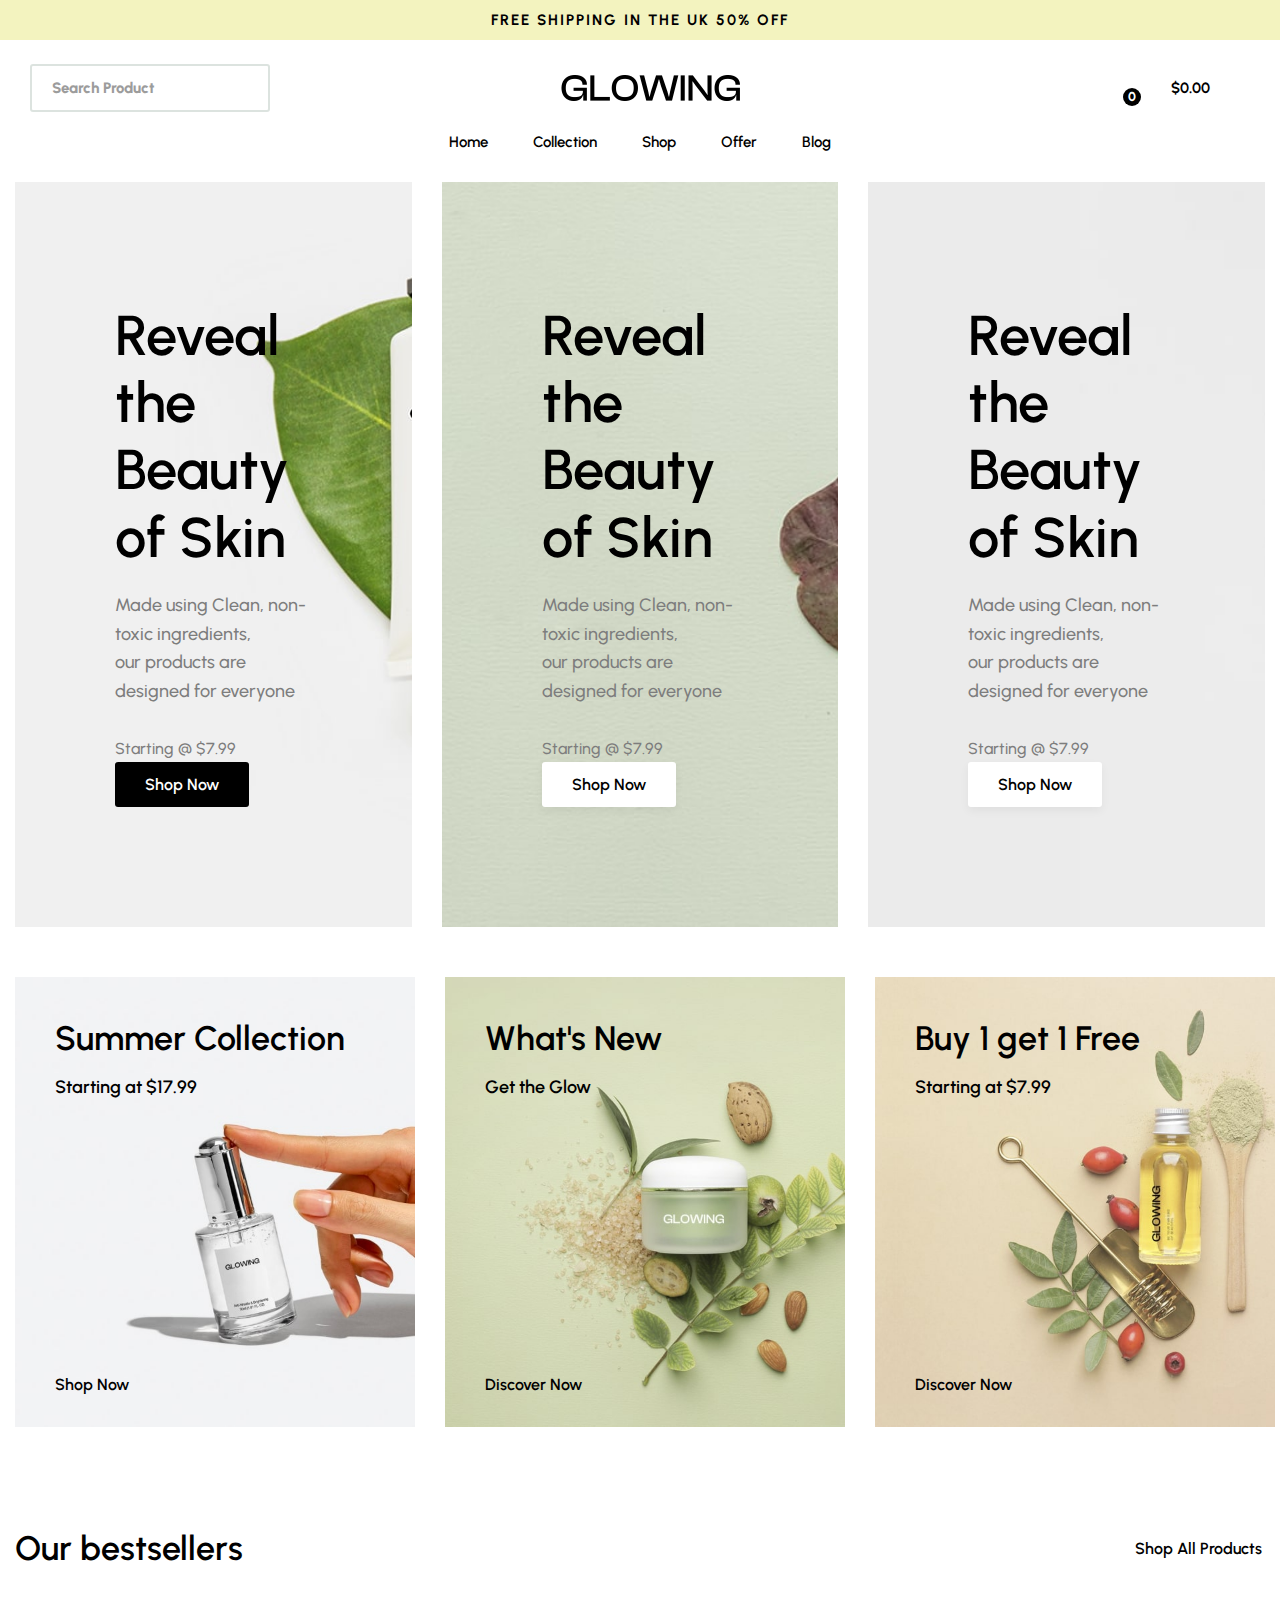
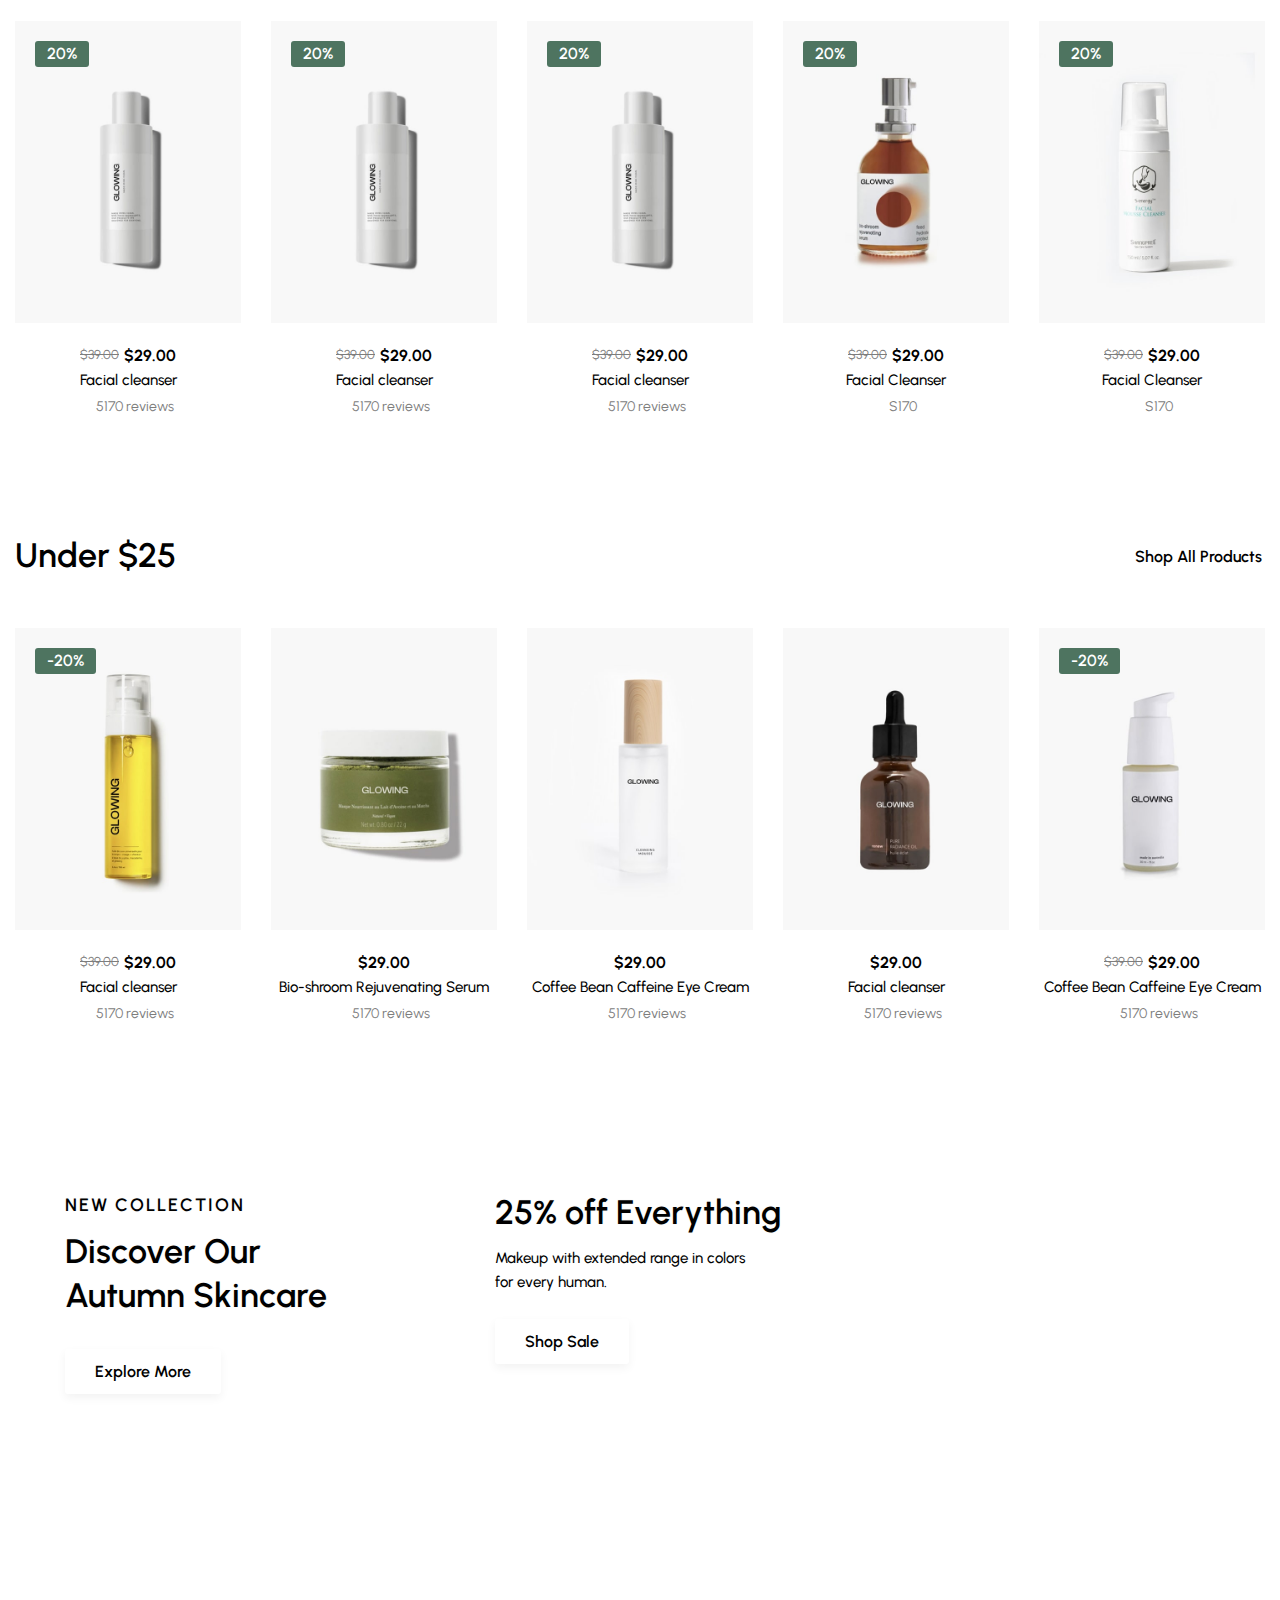
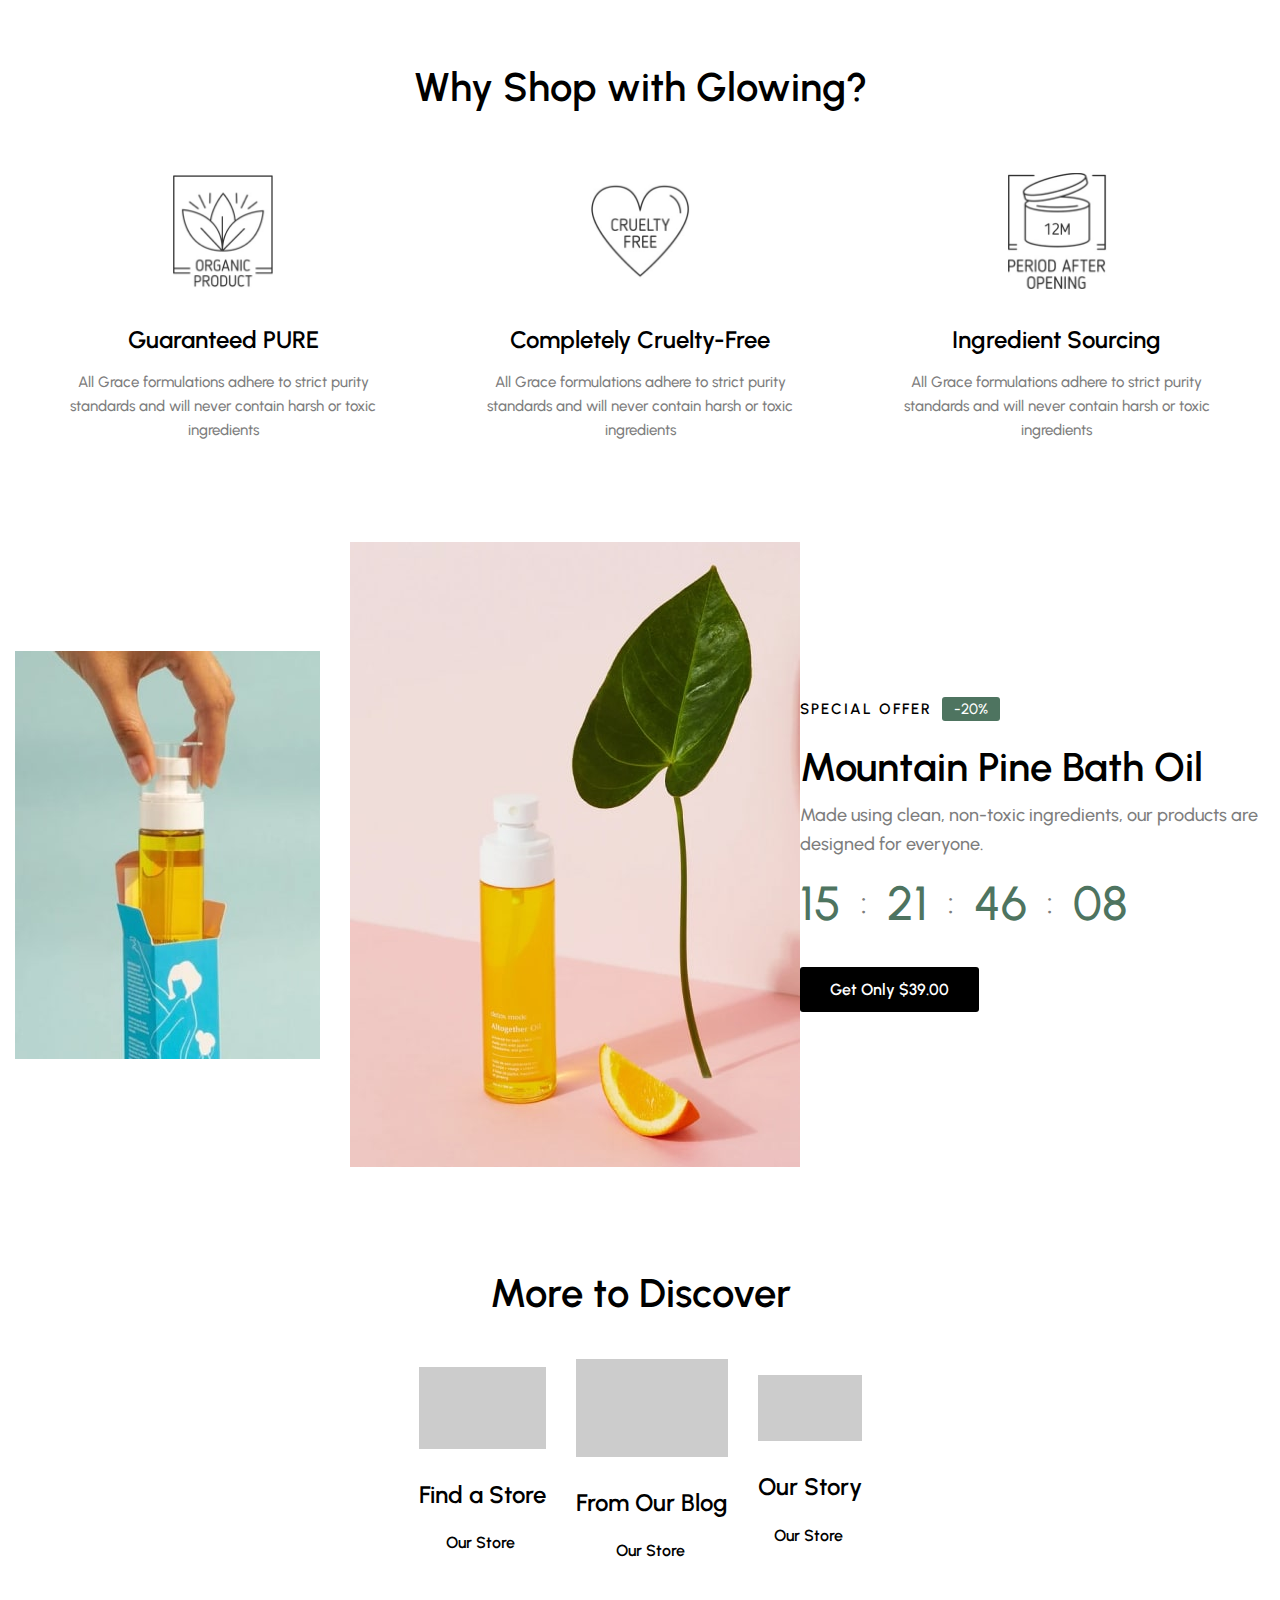
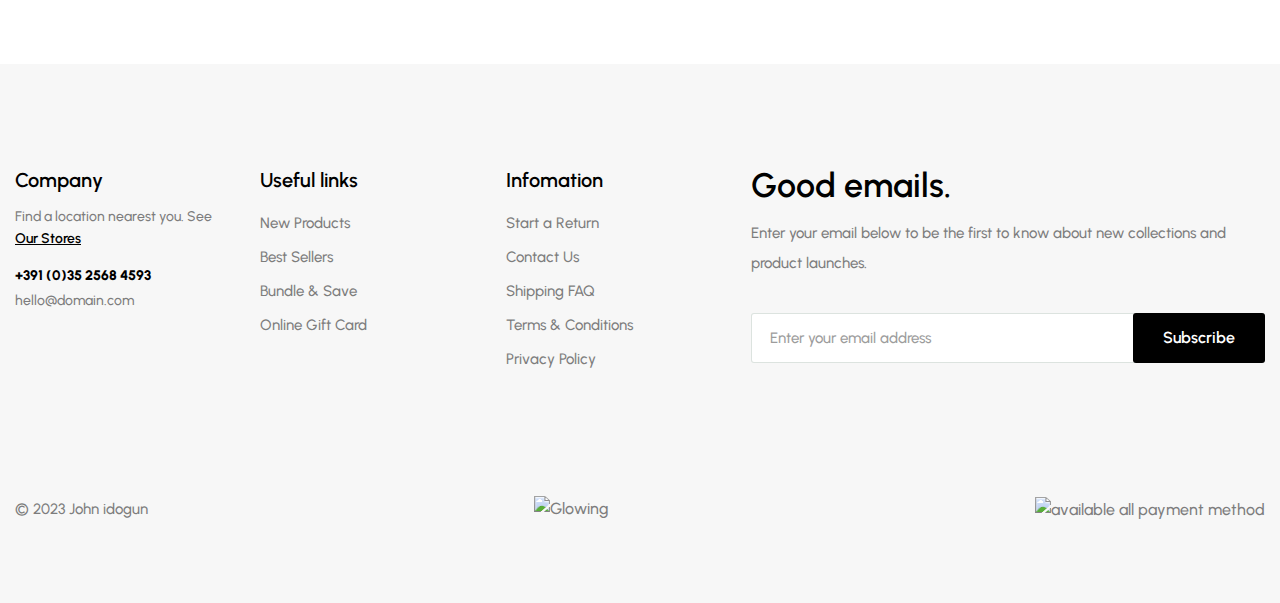
==== commit 8035ffa7: "4th Commit" ====
--- a/assets/index.html
+++ b/assets/index.html
@@ -48,6 +48,7 @@
                 <img src= "./images/logo.png" width="179" height="26" alt="GLOWING">
             </a>
 
+            <!-- HEADER ACTIONS -->
             <div class="header-actions">
                 <button class="header-action-btn" aria-label="user">
                     <ion-icon name="person-outline" aria-hidden="true"></ion-icon>
@@ -58,17 +59,21 @@
                     <ion-icon name="cart-outline" aria-hidden="true"></ion-icon>
     
                 </button>
+
                 <button class="header-action-btn" aria-label="favourite item">
                     <data class="btn-text" value="0">$0.00</data>
-                    <ion-icon name="cart-outline" aria-hidden="true"></ion-icon>
+                    <!-- <ion-icon name="cart-outline" aria-hidden="true"></ion-icon> -->
     
                 </button>
+
                 <button class="header-action-btn" aria-label="favourite item">
                     <ion-icon name="star-outline" aria-hidden="true"></ion-icon>
     
                 </button>
 
             </div>
+
+            <!--Navbar-->
             <nav class="navbar">
                 <ul class="navbar-list">
                     <li>
@@ -223,6 +228,9 @@
 
 
         </section>
+
+
+        <!-- COLLECTION LIST -->
 
         <section class="section" id="collection" aria-label="collection" data-section>
            <div class="container">
--- a/assets/index.css
+++ b/assets/index.css
@@ -65,182 +65,27 @@
 --shadow-2: 0 4px 10px var(--black_5);
 
 
-}
-
-*,
-*::before,
-*::after{
-    margin: 0;
-    padding:0;
-    box-sizing:border-box;
-}
-
-li{
-    list-style: none;
-}
-
-a,
-img,
-span,
-input,
-button,
-ion-icon{
-    display: block;
-
-}
-
-a {
-    text-decoration: none;
-    color:inherit;
-}
-
-img{
-    height: auto;
-}
-
-input,button{
-    background: none ;
-    border:none;
-    font: inherit;
-}
-
-a,
-img,
-span,
-input,
-button,
-ion-icon { display: block; }
-
-a {
-  text-decoration: none;
-  color: inherit;
-}
-
-img { height: auto; }
-
-input,
-button {
-  background: none;
-  border: none;
-  font: inherit;
-}
-
-input { width: 100%; }
-
-button { cursor: pointer; }
-
-ion-icon {
-  pointer-events: none;
-  --ionicon-stroke-width: 25px;
-}
-
-html {
-  font-family: var(--ff-urbanist);
-  font-size: 10px;
-  scroll-behavior: smooth;
-}
-/*-----------------------------------*\
-  #style.css
-\*-----------------------------------*/
-
-/**
- * copyright 2022 codewithsadee
- */
-
-
-
-
-
-/*-----------------------------------*\
-  #CUSTOM PROPERTY
-\*-----------------------------------*/
-
-:root {
-
+
+  /**
+   * radius
+   */
+
+   --radius-3: 3px;
     /**
-     * colors
-     */
-  
-    --hoockers-green_20: hsl(148, 20%, 38%, 0.2);
-    --pale-spring-bud: hsl(60, 68%, 85%);
-    --hoockers-green: hsl(148, 20%, 38%);
-    --spanish-gray: hsl(0, 0%, 61%);
-    --light-gray: hsl(0, 0%, 80%);
-    --cultured-1: hsl(0, 0%, 97%);
-    --cultured-2: hsl(60, 6%, 93%);
-    --gray-web: hsl(0, 0%, 49%);
-    --white_30: hsl(0, 0%, 100%, 0.3);
-    --black_70: hsla(0, 0%, 0%, 0.7);
-    --black_50: hsla(0, 0%, 0%, 0.5);
-    --black_15: hsla(0, 0%, 0%, 0.15);
-    --black_10: hsla(0, 0%, 0%, 0.1);
-    --black_5: hsla(0, 0%, 0%, 0.05);
-    --white: hsl(0, 0%, 100%);
-    --black: hsl(0, 0%, 0%);
-  
-    /**
-     * gradient color
-     */
-  
-    --gradient: linear-gradient(to right, transparent 50%, var(--white_30) 100%);
-  
-    /**
-     * typography
-     */
-  
-    --ff-urbanist: 'Urbanist', sans-serif;
-  
-    --fs-1: 4.8rem;
-    --fs-2: 4rem;
-    --fs-3: 3.4rem;
-    --fs-4: 2.4rem;
-    --fs-5: 2rem;
-    --fs-6: 1.8rem;
-    --fs-7: 1.5rem;
-    --fs-8: 1.4rem;
-    --fs-9: 1.3rem;
-  
-    --fw-400: 400;
-    --fw-500: 500;
-    --fw-600: 600;
-    --fw-700: 700;
-    --fw-800: 800;
-  
-    /**
-     * spacing
-     */
-  
-    --section-padding: 35px;
-  
-    /**
-     * shadow
-     */
-  
-    --shadow-1: 0 8px 16px var(--black_15);
-    --shadow-2: 0 4px 10px var(--black_5);
-  
-    /**
-     * radius
-     */
-  
-    --radius-3: 3px;
-  
-    /**
-     * transition
-     */
-  
-    --transition-1: 0.25s ease;
-    --transition-2: 0.5s ease;
-    --transition-3: 1s ease;
-    --cubic-in: cubic-bezier(0.51, 0.03, 0.64, 0.28);
-    --cubic-out: cubic-bezier(0.33, 0.85, 0.4, 0.96);
-  
-  }
-  
-  
-  
-  
-  
+   * transition
+   */
+
+  --transition-1: 0.25s ease;
+  --transition-2: 0.5s ease;
+  --transition-3: 1s ease;
+  --cubic-in: cubic-bezier(0.51, 0.03, 0.64, 0.28);
+  --cubic-out: cubic-bezier(0.33, 0.85, 0.4, 0.96);
+
+
+}
+
+
+
   /*-----------------------------------*\
     #RESET
   \*-----------------------------------*/
@@ -360,6 +205,7 @@
     font-size: var(--fs-1);
     line-height: 1.2;
   }
+  .h2 { font-size: var(--fs-3); }
 .p{
   font-size: var(--fs-3);
 }
@@ -370,6 +216,7 @@
   .h2-large{
     font-size: var(--fs-2);
   }
+  .h3 { font-size: var(--fs-4); }
   .btn{
     font-weight: var(--fw-600);
     max-width: max-content;
@@ -378,6 +225,12 @@
     border-radius:var(--radius-3);
   
   }
+  .btn-primary,
+.btn-secondary:is(:hover, :focus) {
+  background-color: var(--black);
+  color: var(--white);
+}
+
   .btn-primary{
     background-color: var(--black);
     color: var(--white);
@@ -487,7 +340,7 @@
   text-transform: capitalize;
   font-size: var(--fs-2);
   color: var(--black);
-  padding-block-start: ;
+  padding-block-start: 10;
 }
 
 .img-holder{
@@ -510,23 +363,50 @@
   border-radius: var(--radius-3);
 }
 
-
-
-
-
-
-
-
-
-
-
-
-
-
-
-
-
-
+.flex-list {
+  display: flex;
+  flex-wrap: wrap;
+  justify-content: center;
+  align-items: center;
+  gap: 30px;
+}
+
+.w-100 { width: 100%; }
+
+/* [data-section] > * {
+  transform: translateY(100px);
+  opacity: 0;
+  transition: var(--transition-3);
+}
+
+[data-section].active > * {
+  transform: translateY(0);
+  opacity: 1;
+} */
+
+
+
+
+/*-----------------------------------*\
+  #HEADER
+\*-----------------------------------*/
+
+
+
+
+
+
+
+
+
+.header .input-wrapper,
+.header-action-btn:not(:first-child),
+.navbar { display: none; }
+
+.header {
+  position: relative;
+  padding-block-end: 80px;
+}
 
   .alert{
     background-color: var(--pale-spring-bud);
@@ -548,10 +428,7 @@
     background-color: var(--white);
     padding-block: 26px;
     z-index: 4;
-    font-weight: var(--fw-800);
-    
-
-
+    font-weight: var(--fw-800);   
   }
 
   .header-top .active{
@@ -569,7 +446,7 @@
   
   .header-top .container{
     text-align: center;
-    padding: 10px;
+    /* padding: 10px; */
     display: flex;
     align-items: center;
     justify-content: space-between;
@@ -680,18 +557,27 @@
 
   /*HERO*/
 
+ 
   .hero{
     padding-block-start: 0;
+    
+    
+  }
+  .hero .container{
+  
   }
   .hero-card{
     padding: 100px 15px;
     background-color: var(--light-gray);
     background-position: 40%;
+    
+   
   }
 
   .hero-text{
     font-size:var(--fs-6);
     margin-block: 20px 30px;
+   
   }
 
   .hero .price {
@@ -715,8 +601,8 @@
   .collection-list{
     display: grid;
     gap: 55px;   
-    padding: 40px;
-    left:20px;
+    /* padding: 40px;
+    left:20px; */
   
   
   }
@@ -847,13 +733,13 @@
   }
 
 
-  .shop-card {
+  /* .shop-card {
     margin-left: 20px;
 
   
     height: 170px;
     width: 180px;
-  }
+  } */
   
 /*-----------------------------------*\
   #BANNER
